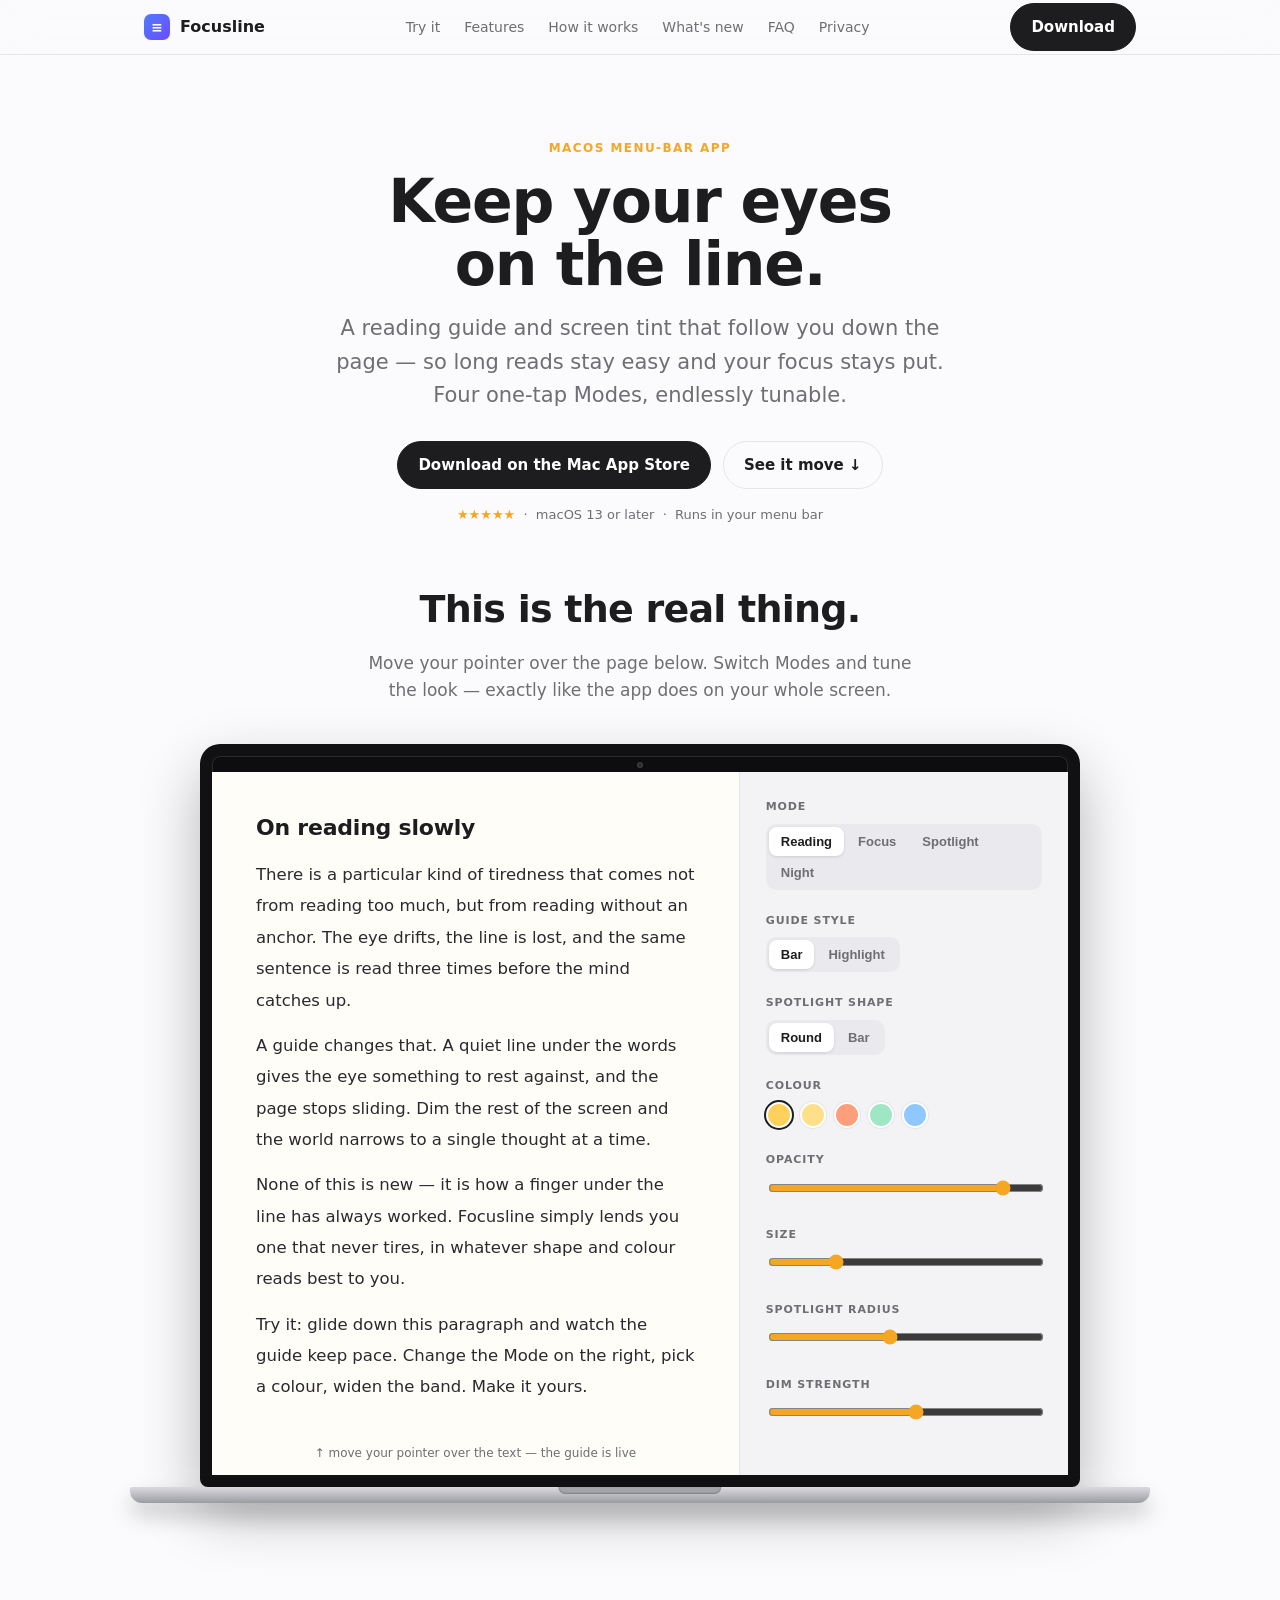
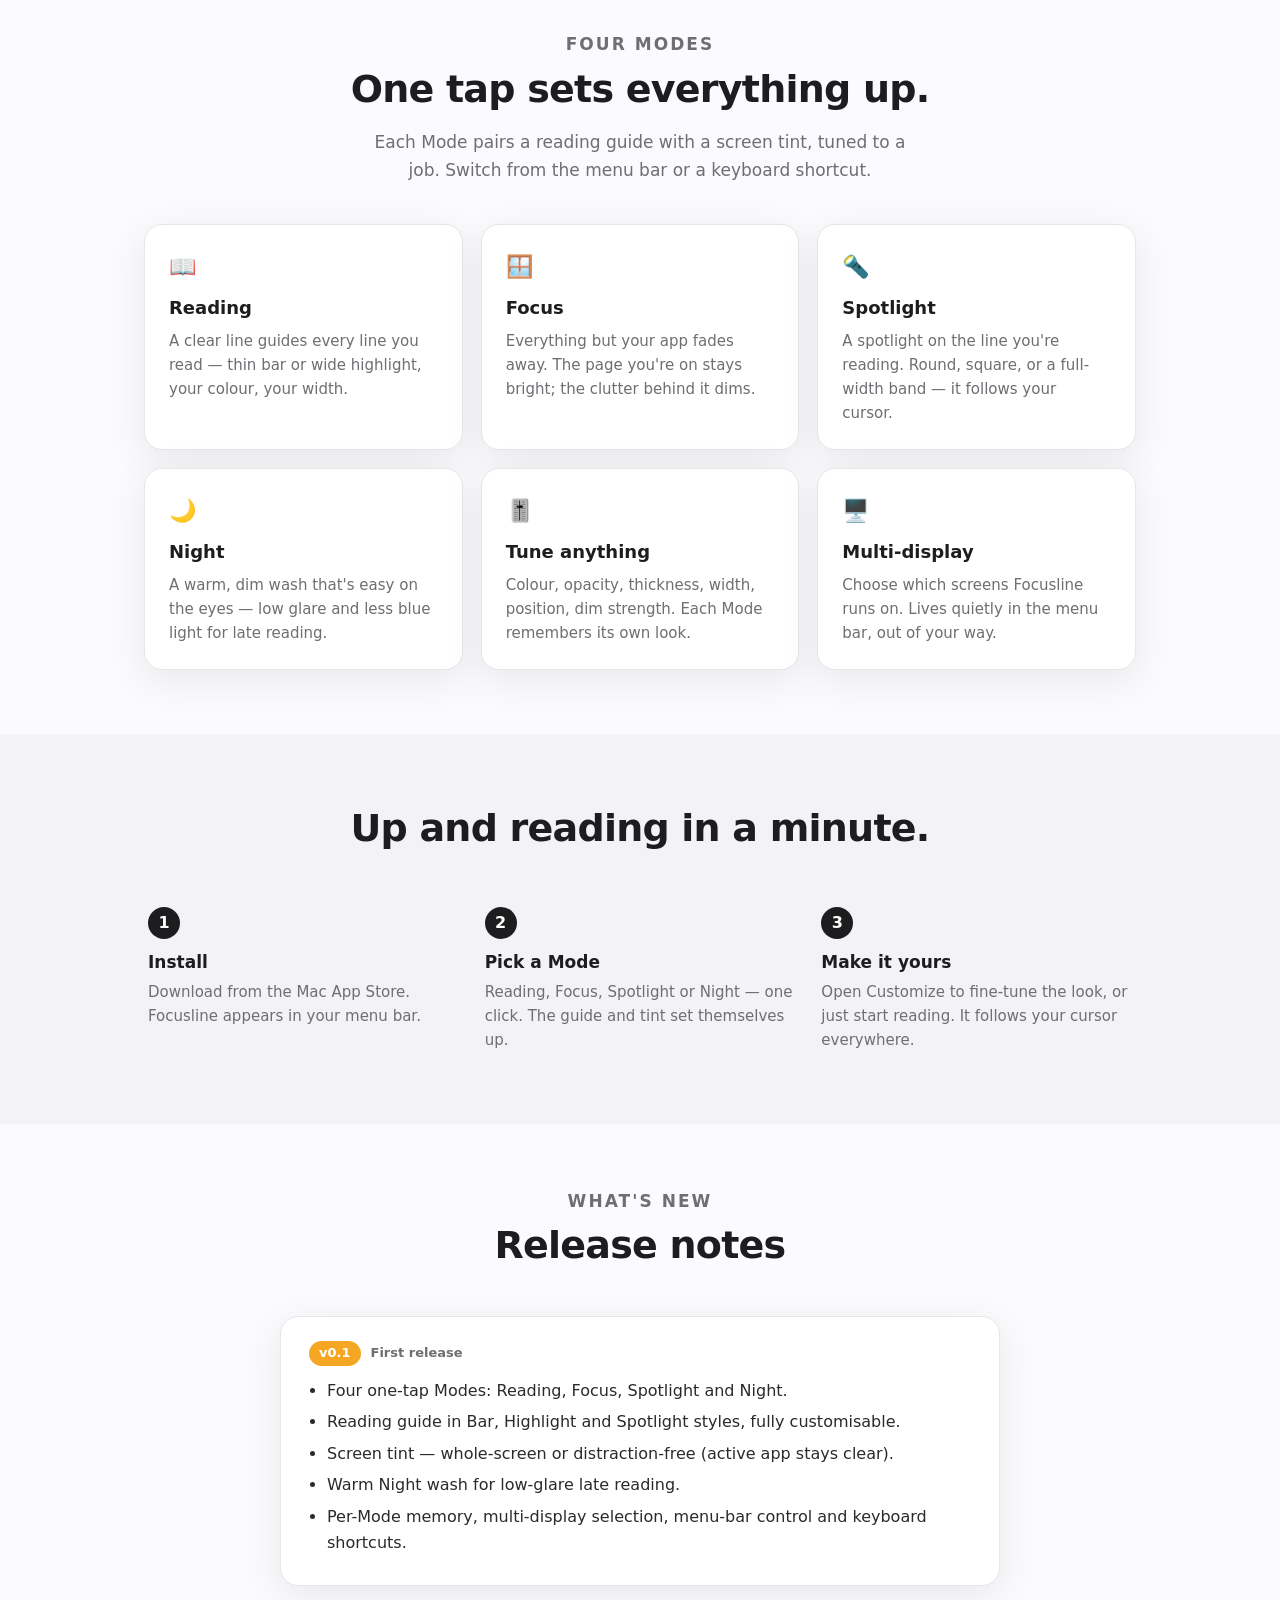
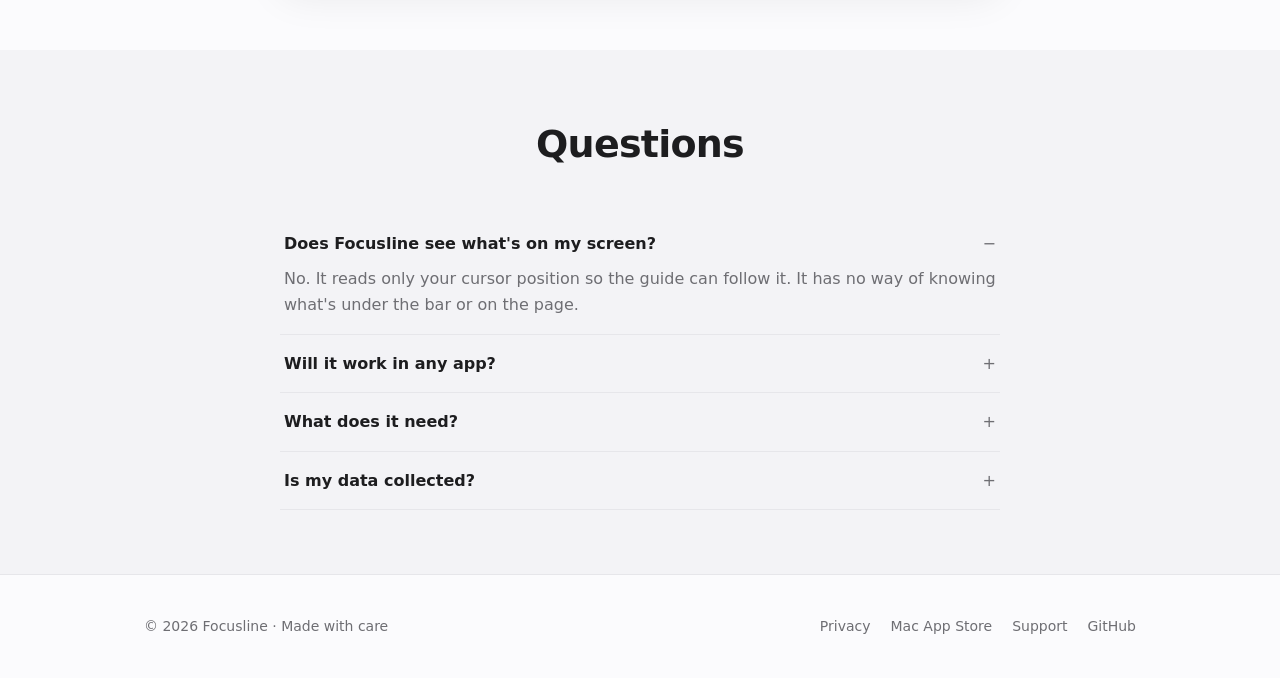
==== index.html @ a13aca8c "Frame the live demo in a MacBook mockup" ====
<!DOCTYPE html>
<html lang="en">
<head>
  <meta charset="UTF-8" />
  <meta name="viewport" content="width=device-width, initial-scale=1.0" />
  <title>Focusline — keep your eyes on the line</title>
  <meta name="description" content="A focus bar and screen tint for macOS that keep your eyes on the line and easy through long reads. Reading, Focus, Spotlight and Night — one tap each." />
  <meta property="og:title" content="Focusline for macOS" />
  <meta property="og:description" content="A focus bar and screen tint that keep your eyes on the line through long reads." />
  <meta property="og:type" content="website" />
  <link rel="stylesheet" href="assets/styles.css" />
</head>
<body>
  <nav class="nav">
    <div class="wrap">
      <a class="brand" href="#top">
        <span class="glyph">≡</span> Focusline
      </a>
      <div class="nav-links">
        <a href="#try">Try it</a>
        <a href="#features">Features</a>
        <a href="#how">How it works</a>
        <a href="#whats-new">What's new</a>
        <a href="#faq">FAQ</a>
        <a href="privacy.html">Privacy</a>
      </div>
      <a class="btn" href="https://apps.apple.com/app/id6784978549">Download</a>
    </div>
  </nav>

  <main id="top">
    <!-- Hero -->
    <header class="hero">
      <div class="wrap">
        <p class="eyebrow">macOS menu-bar app</p>
        <h1>Keep your eyes<br />on the line.</h1>
        <p class="sub">
          A reading guide and screen tint that follow you down the page — so long
          reads stay easy and your focus stays put. Four one-tap Modes, endlessly
          tunable.
        </p>
        <div class="cta">
          <a class="btn" href="https://apps.apple.com/app/id6784978549">Download on the Mac App Store</a>
          <a class="btn ghost" href="#try">See it move ↓</a>
        </div>
        <p class="meta">
          <span class="stars">★★★★★</span> &nbsp;·&nbsp; macOS 13 or later &nbsp;·&nbsp; Runs in your menu bar
        </p>
      </div>
    </header>

    <!-- Interactive demo: the REAL behaviour -->
    <section id="try" style="padding-top: 12px;">
      <div class="wrap">
        <div class="section-head">
          <h2>This is the real thing.</h2>
          <p>Move your pointer over the page below. Switch Modes and tune the look — exactly like the app does on your whole screen.</p>
        </div>
        <div class="demo">
          <div class="macbook">
           <div class="mb-screen">
            <div class="demo-card framed">
            <div class="demo-grid">
              <!-- Reader pane -->
              <div class="reader" id="reader">
                <div class="layer" id="dim"></div>
                <div class="layer" id="band"></div>
                <div class="layer" id="bar"></div>
                <div class="reader-text">
                  <h3>On reading slowly</h3>
                  <p>There is a particular kind of tiredness that comes not from reading too much, but from reading without an anchor. The eye drifts, the line is lost, and the same sentence is read three times before the mind catches up.</p>
                  <p>A guide changes that. A quiet line under the words gives the eye something to rest against, and the page stops sliding. Dim the rest of the screen and the world narrows to a single thought at a time.</p>
                  <p>None of this is new — it is how a finger under the line has always worked. Focusline simply lends you one that never tires, in whatever shape and colour reads best to you.</p>
                  <p>Try it: glide down this paragraph and watch the guide keep pace. Change the Mode on the right, pick a colour, widen the band. Make it yours.</p>
                </div>
                <div class="reader-hint">↑ move your pointer over the text — the guide is live</div>
              </div>

              <!-- Controls -->
              <div class="controls">
                <div class="ctl-group">
                  <label>Mode</label>
                  <div class="seg" data-seg="mode">
                    <button class="on" data-val="reading">Reading</button>
                    <button data-val="focus">Focus</button>
                    <button data-val="spotlight">Spotlight</button>
                    <button data-val="night">Night</button>
                  </div>
                </div>

                <div class="ctl-group" id="g-style">
                  <label>Guide style</label>
                  <div class="seg" data-seg="style">
                    <button class="on" data-val="bar">Bar</button>
                    <button data-val="highlight">Highlight</button>
                  </div>
                </div>

                <div class="ctl-group" id="g-shape">
                  <label>Spotlight shape</label>
                  <div class="seg" data-seg="shape">
                    <button class="on" data-val="round">Round</button>
                    <button data-val="bar">Bar</button>
                  </div>
                </div>

                <div class="ctl-group" id="g-color">
                  <label>Colour</label>
                  <div class="swatches">
                    <span class="swatch on" data-color="#ffd15c" style="background:#ffd15c"></span>
                    <span class="swatch" data-color="#ffe08a" style="background:#ffe08a"></span>
                    <span class="swatch" data-color="#ff9e7a" style="background:#ff9e7a"></span>
                    <span class="swatch" data-color="#9ee6c4" style="background:#9ee6c4"></span>
                    <span class="swatch" data-color="#8fc7ff" style="background:#8fc7ff"></span>
                  </div>
                </div>

                <div class="ctl-group" id="g-opacity">
                  <label class="row"><span>Opacity</span> <span class="val" id="opacity-val"></span></label>
                  <input class="range" id="opacity" type="range" min="0.2" max="1" step="0.05" value="0.9" />
                </div>

                <div class="ctl-group" id="g-size">
                  <label class="row"><span>Size</span> <span class="val" id="size-val"></span></label>
                  <input class="range" id="size" type="range" min="3" max="16" step="1" value="6" />
                </div>

                <div class="ctl-group" id="g-spot">
                  <label class="row"><span>Spotlight radius</span> <span class="val" id="spot-val"></span></label>
                  <input class="range" id="spot" type="range" min="80" max="240" step="10" value="150" />
                </div>

                <div class="ctl-group" id="g-strength">
                  <label class="row"><span>Dim strength</span> <span class="val" id="strength-val"></span></label>
                  <input class="range" id="strength" type="range" min="0.2" max="0.85" step="0.05" value="0.55" />
                </div>
              </div>
            </div>
            </div>
           </div>
           <div class="mb-base"></div>
          </div>
        </div>
      </div>
    </section>

    <!-- Features -->
    <section id="features">
      <div class="wrap">
        <div class="section-head">
          <p class="eyebrow">Four Modes</p>
          <h2>One tap sets everything up.</h2>
          <p>Each Mode pairs a reading guide with a screen tint, tuned to a job. Switch from the menu bar or a keyboard shortcut.</p>
        </div>
        <div class="cards">
          <div class="feature">
            <div class="ico">📖</div>
            <h3>Reading</h3>
            <p>A clear line guides every line you read — thin bar or wide highlight, your colour, your width.</p>
          </div>
          <div class="feature">
            <div class="ico">🪟</div>
            <h3>Focus</h3>
            <p>Everything but your app fades away. The page you're on stays bright; the clutter behind it dims.</p>
          </div>
          <div class="feature">
            <div class="ico">🔦</div>
            <h3>Spotlight</h3>
            <p>A spotlight on the line you're reading. Round, square, or a full-width band — it follows your cursor.</p>
          </div>
          <div class="feature">
            <div class="ico">🌙</div>
            <h3>Night</h3>
            <p>A warm, dim wash that's easy on the eyes — low glare and less blue light for late reading.</p>
          </div>
          <div class="feature">
            <div class="ico">🎚️</div>
            <h3>Tune anything</h3>
            <p>Colour, opacity, thickness, width, position, dim strength. Each Mode remembers its own look.</p>
          </div>
          <div class="feature">
            <div class="ico">🖥️</div>
            <h3>Multi-display</h3>
            <p>Choose which screens Focusline runs on. Lives quietly in the menu bar, out of your way.</p>
          </div>
        </div>
      </div>
    </section>

    <!-- How it works -->
    <section id="how" style="background: var(--bg-soft);">
      <div class="wrap">
        <div class="section-head"><h2>Up and reading in a minute.</h2></div>
        <div class="steps">
          <div class="step"><div class="n">1</div><h3>Install</h3><p>Download from the Mac App Store. Focusline appears in your menu bar.</p></div>
          <div class="step"><div class="n">2</div><h3>Pick a Mode</h3><p>Reading, Focus, Spotlight or Night — one click. The guide and tint set themselves up.</p></div>
          <div class="step"><div class="n">3</div><h3>Make it yours</h3><p>Open Customize to fine-tune the look, or just start reading. It follows your cursor everywhere.</p></div>
        </div>
      </div>
    </section>

    <!-- What's new -->
    <section id="whats-new">
      <div class="wrap">
        <div class="section-head"><p class="eyebrow">What's new</p><h2>Release notes</h2></div>
        <div class="changelog">
          <div class="release">
            <h3><span class="ver">v0.1</span> <span class="date">First release</span></h3>
            <ul>
              <li>Four one-tap Modes: Reading, Focus, Spotlight and Night.</li>
              <li>Reading guide in Bar, Highlight and Spotlight styles, fully customisable.</li>
              <li>Screen tint — whole-screen or distraction-free (active app stays clear).</li>
              <li>Warm Night wash for low-glare late reading.</li>
              <li>Per-Mode memory, multi-display selection, menu-bar control and keyboard shortcuts.</li>
            </ul>
          </div>
        </div>
      </div>
    </section>

    <!-- FAQ -->
    <section id="faq" style="background: var(--bg-soft);">
      <div class="wrap">
        <div class="section-head"><h2>Questions</h2></div>
        <div class="faq">
          <details open><summary>Does Focusline see what's on my screen?</summary><p>No. It reads only your cursor position so the guide can follow it. It has no way of knowing what's under the bar or on the page.</p></details>
          <details><summary>Will it work in any app?</summary><p>Yes. The guide and tint are a passive overlay drawn on top of everything, so they work in your browser, PDF reader, editor — anywhere.</p></details>
          <details><summary>What does it need?</summary><p>macOS 13 or later. Focusline runs sandboxed in your menu bar.</p></details>
          <details><summary>Is my data collected?</summary><p>Focusline uses privacy-respecting analytics and crash reporting to improve the app. No reading content or screen contents are ever collected. See the <a href="privacy.html">Privacy Policy</a>.</p></details>
        </div>
      </div>
    </section>
  </main>

  <footer>
    <div class="wrap">
      <div>© 2026 Focusline · Made with care</div>
      <div style="display:flex; gap:20px;">
        <a href="privacy.html">Privacy</a>
        <a href="https://apps.apple.com/app/id6784978549">Mac App Store</a>
        <a href="mailto:29satnam@gmail.com">Support</a>
        <a href="https://github.com/29satnam/focusline">GitHub</a>
      </div>
    </div>
  </footer>

  <script src="assets/demo.js"></script>
</body>
</html>
---- assets/styles.css ----
/* Focusline landing — light, Mac-native, whitespace-led. */
:root {
  --bg: #fbfbfd;
  --bg-soft: #f3f3f6;
  --card: #ffffff;
  --ink: #1d1d1f;
  --ink-2: #6e6e73;
  --line: #e6e6ea;
  --amber: #f5a623;
  --amber-bar: #ffd15c;
  --amber-band: #ffe08a;
  --radius: 18px;
  --shadow: 0 10px 40px rgba(0, 0, 0, 0.08);
  --maxw: 1040px;
  font-synthesis: none;
}

* { box-sizing: border-box; }

html { scroll-behavior: smooth; }

body {
  margin: 0;
  background: var(--bg);
  color: var(--ink);
  font-family: -apple-system, BlinkMacSystemFont, "SF Pro Text", "Segoe UI", system-ui, sans-serif;
  line-height: 1.6;
  -webkit-font-smoothing: antialiased;
}

a { color: inherit; text-decoration: none; }

.wrap { max-width: var(--maxw); margin: 0 auto; padding: 0 24px; }

/* Nav */
.nav {
  position: sticky; top: 0; z-index: 50;
  backdrop-filter: saturate(180%) blur(20px);
  background: rgba(251, 251, 253, 0.8);
  border-bottom: 1px solid var(--line);
}
.nav .wrap { display: flex; align-items: center; justify-content: space-between; height: 54px; }
.brand { display: flex; align-items: center; gap: 10px; font-weight: 600; }
.brand .glyph {
  width: 26px; height: 26px; border-radius: 7px;
  background: linear-gradient(135deg, #4f7cff, #6b4bff);
  display: grid; place-items: center; color: #fff; font-size: 14px;
}
.nav-links { display: flex; gap: 24px; font-size: 14px; color: var(--ink-2); }
.nav-links a:hover { color: var(--ink); }
@media (max-width: 680px) { .nav-links { display: none; } }

/* Buttons */
.btn {
  display: inline-flex; align-items: center; gap: 8px;
  padding: 11px 20px; border-radius: 999px; font-weight: 600; font-size: 15px;
  background: var(--ink); color: #fff; border: 1px solid var(--ink);
  transition: transform .15s ease, opacity .15s ease;
}
.btn:hover { transform: translateY(-1px); opacity: .92; }
.btn.ghost { background: transparent; color: var(--ink); border-color: var(--line); }

/* Hero */
.hero { text-align: center; padding: 72px 0 28px; }
.hero h1 { font-size: clamp(34px, 6vw, 60px); line-height: 1.05; letter-spacing: -0.02em; margin: 0 0 16px; }
.hero p.sub { font-size: clamp(17px, 2.4vw, 21px); color: var(--ink-2); max-width: 620px; margin: 0 auto 28px; }
.hero .cta { display: flex; gap: 12px; justify-content: center; flex-wrap: wrap; }
.meta { margin-top: 16px; font-size: 13px; color: var(--ink-2); }
.meta .stars { color: var(--amber); }

/* Section scaffolding */
section { padding: 64px 0; }
.section-head { text-align: center; margin-bottom: 40px; }
.section-head h2 { font-size: clamp(26px, 4vw, 38px); letter-spacing: -0.02em; margin: 0 0 10px; }
.section-head p { color: var(--ink-2); max-width: 560px; margin: 0 auto; font-size: 17px; }
.eyebrow { text-transform: uppercase; letter-spacing: .12em; font-size: 12px; font-weight: 700; color: var(--amber); }

/* Interactive demo */
.demo { margin-top: 8px; }

/* MacBook frame around the live demo */
.macbook { max-width: 880px; margin: 0 auto; }
.mb-screen {
  position: relative;
  background: #0d0d0f;
  border: 12px solid #111114;
  border-radius: 20px 20px 8px 8px;
  padding: 16px 0 0;                 /* room for the camera strip on top */
  box-shadow: 0 26px 60px rgba(0, 0, 0, 0.28), inset 0 0 0 1px #2a2a2e;
  overflow: hidden;
}
.mb-screen::before {                 /* camera dot */
  content: ""; position: absolute; top: 6px; left: 50%; transform: translateX(-50%);
  width: 6px; height: 6px; border-radius: 50%;
  background: #2c2c30; box-shadow: inset 0 0 0 1px #3a3a40; z-index: 6;
}
/* The demo fills the screen edge-to-edge — drop its own card chrome. */
.demo-card.framed { border: 0; border-radius: 0; box-shadow: none; }

.mb-base {
  position: relative; height: 16px; width: 116%; left: -8%;
  background: linear-gradient(#dadade, #b5b5bc 60%, #9b9ba2);
  border-radius: 2px 2px 12px 12px;
  box-shadow: 0 12px 22px rgba(0, 0, 0, 0.22);
}
.mb-base::after {                    /* hinge notch */
  content: ""; position: absolute; top: 0; left: 50%; transform: translateX(-50%);
  width: 16%; height: 7px; background: #a4a4ab;
  border-radius: 0 0 7px 7px; box-shadow: inset 0 -1px 2px rgba(0, 0, 0, 0.25);
}
@media (max-width: 520px) { .mb-base { width: 110%; left: -5%; } }
.demo-card {
  background: var(--card); border: 1px solid var(--line); border-radius: var(--radius);
  box-shadow: var(--shadow); overflow: hidden;
}
.demo-grid { display: grid; grid-template-columns: 1.6fr 1fr; }
@media (max-width: 820px) { .demo-grid { grid-template-columns: 1fr; } }

/* Reader pane (the live, real behaviour) */
.reader {
  position: relative; padding: 38px 44px; min-height: 420px;
  background: #fffdf8; cursor: none; overflow: hidden;
}
.reader-text { position: relative; z-index: 1; max-width: 60ch; }
.reader-text h3 { font-size: 22px; margin: 0 0 14px; letter-spacing: -0.01em; }
.reader-text p { margin: 0 0 14px; color: #2a2a2e; font-size: 16.5px; line-height: 1.9; }
.reader-hint {
  position: absolute; bottom: 12px; left: 0; right: 0; text-align: center;
  font-size: 12px; color: var(--ink-2); z-index: 4; pointer-events: none;
}

/* Overlay layers — these recreate the app's bar / band / dim. */
.layer { position: absolute; inset: 0; pointer-events: none; }
#band { z-index: 2; }
#bar  { z-index: 3; }
#dim  { z-index: 3; mix-blend-mode: normal; }
#dim.night { mix-blend-mode: multiply; }

/* Controls pane */
.controls { padding: 26px; border-left: 1px solid var(--line); background: var(--bg-soft); }
@media (max-width: 820px) { .controls { border-left: none; border-top: 1px solid var(--line); } }
.ctl-group { margin-bottom: 22px; }
.ctl-group > label { display: block; font-size: 11px; font-weight: 700; letter-spacing: .08em; text-transform: uppercase; color: var(--ink-2); margin-bottom: 8px; }
.seg { display: inline-flex; background: #e9e9ee; border-radius: 10px; padding: 3px; gap: 2px; flex-wrap: wrap; }
.seg button {
  border: 0; background: transparent; padding: 7px 12px; border-radius: 8px;
  font-size: 13px; font-weight: 600; color: var(--ink-2); cursor: pointer;
}
.seg button.on { background: #fff; color: var(--ink); box-shadow: 0 1px 3px rgba(0,0,0,.12); }
.swatches { display: flex; gap: 8px; }
.swatch { width: 26px; height: 26px; border-radius: 50%; border: 2px solid #fff; box-shadow: 0 0 0 1px var(--line); cursor: pointer; }
.swatch.on { box-shadow: 0 0 0 2px var(--ink); }
.range { width: 100%; accent-color: var(--amber); }
.ctl-group.hidden { display: none; }
.row { display: flex; align-items: center; justify-content: space-between; gap: 12px; }
.val { font-size: 12px; color: var(--ink-2); font-variant-numeric: tabular-nums; }

/* Features */
.cards { display: grid; grid-template-columns: repeat(3, 1fr); gap: 18px; }
@media (max-width: 820px) { .cards { grid-template-columns: 1fr; } }
.feature {
  background: var(--card); border: 1px solid var(--line); border-radius: var(--radius);
  padding: 24px; box-shadow: var(--shadow);
}
.feature .ico { font-size: 22px; margin-bottom: 10px; }
.feature h3 { margin: 0 0 6px; font-size: 18px; }
.feature p { margin: 0; color: var(--ink-2); font-size: 15px; }

/* Steps */
.steps { display: grid; grid-template-columns: repeat(3, 1fr); gap: 18px; counter-reset: step; }
@media (max-width: 820px) { .steps { grid-template-columns: 1fr; } }
.step { padding: 8px 4px; }
.step .n { width: 32px; height: 32px; border-radius: 50%; background: var(--ink); color: #fff; display: grid; place-items: center; font-weight: 700; margin-bottom: 10px; }
.step h3 { margin: 0 0 4px; font-size: 17px; }
.step p { margin: 0; color: var(--ink-2); font-size: 15px; }

/* What's new */
.changelog { max-width: 720px; margin: 0 auto; }
.release { border: 1px solid var(--line); border-radius: var(--radius); background: var(--card); padding: 24px 28px; box-shadow: var(--shadow); }
.release h3 { margin: 0 0 4px; display: flex; align-items: baseline; gap: 10px; }
.release .ver { font-size: 13px; color: #fff; background: var(--amber); padding: 2px 10px; border-radius: 999px; font-weight: 700; }
.release .date { font-size: 13px; color: var(--ink-2); }
.release ul { margin: 12px 0 0; padding-left: 18px; color: #2a2a2e; }
.release li { margin: 6px 0; }

/* FAQ */
.faq { max-width: 720px; margin: 0 auto; }
.faq details { border-bottom: 1px solid var(--line); padding: 16px 4px; }
.faq summary { cursor: pointer; font-weight: 600; font-size: 16px; list-style: none; display: flex; justify-content: space-between; }
.faq summary::-webkit-details-marker { display: none; }
.faq summary::after { content: "+"; color: var(--ink-2); font-weight: 400; }
.faq details[open] summary::after { content: "−"; }
.faq p { color: var(--ink-2); margin: 10px 0 0; }

/* Footer */
footer { border-top: 1px solid var(--line); padding: 40px 0; color: var(--ink-2); font-size: 14px; }
footer .wrap { display: flex; justify-content: space-between; flex-wrap: wrap; gap: 16px; }
footer a:hover { color: var(--ink); }

/* Legal page */
.legal { max-width: 720px; margin: 0 auto; padding: 48px 0; }
.legal h1 { font-size: 34px; letter-spacing: -0.02em; }
.legal h2 { font-size: 20px; margin-top: 32px; }
.legal p, .legal li { color: #2a2a2e; }
.legal .muted { color: var(--ink-2); font-size: 14px; }
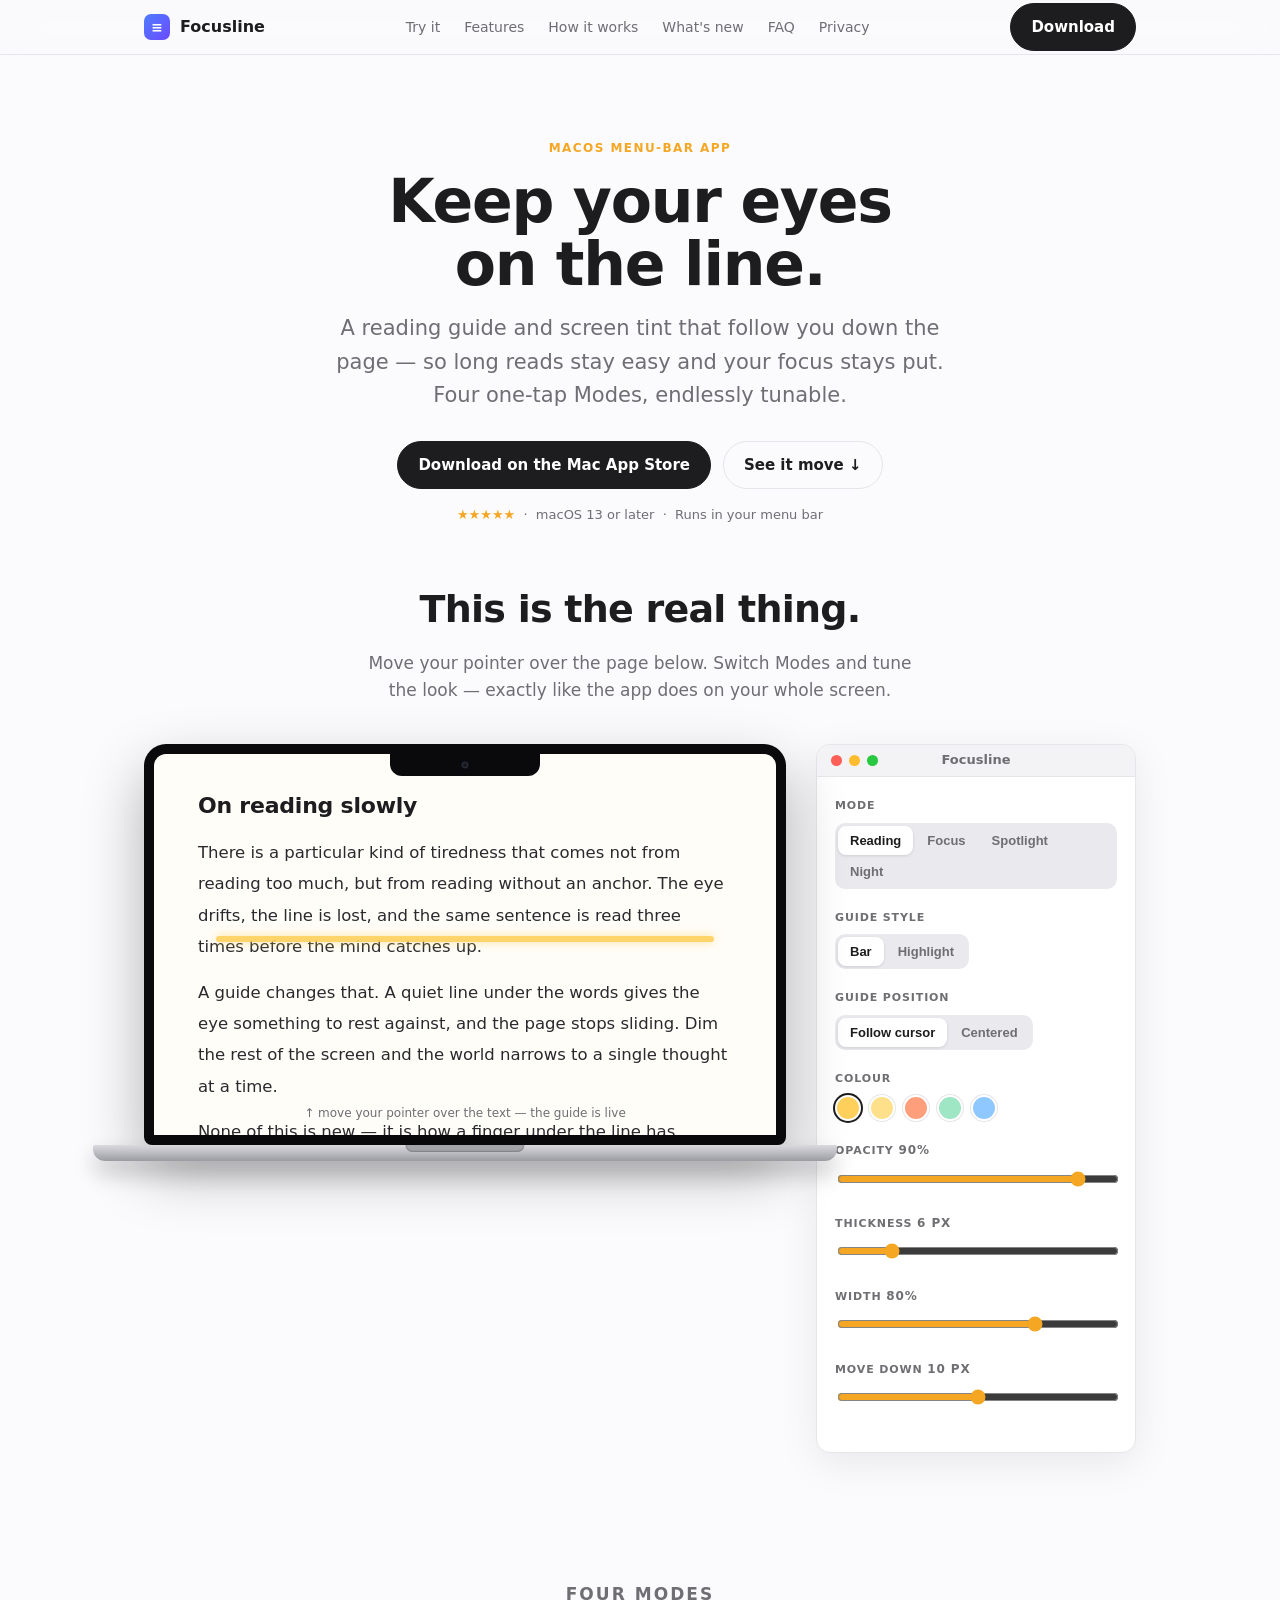
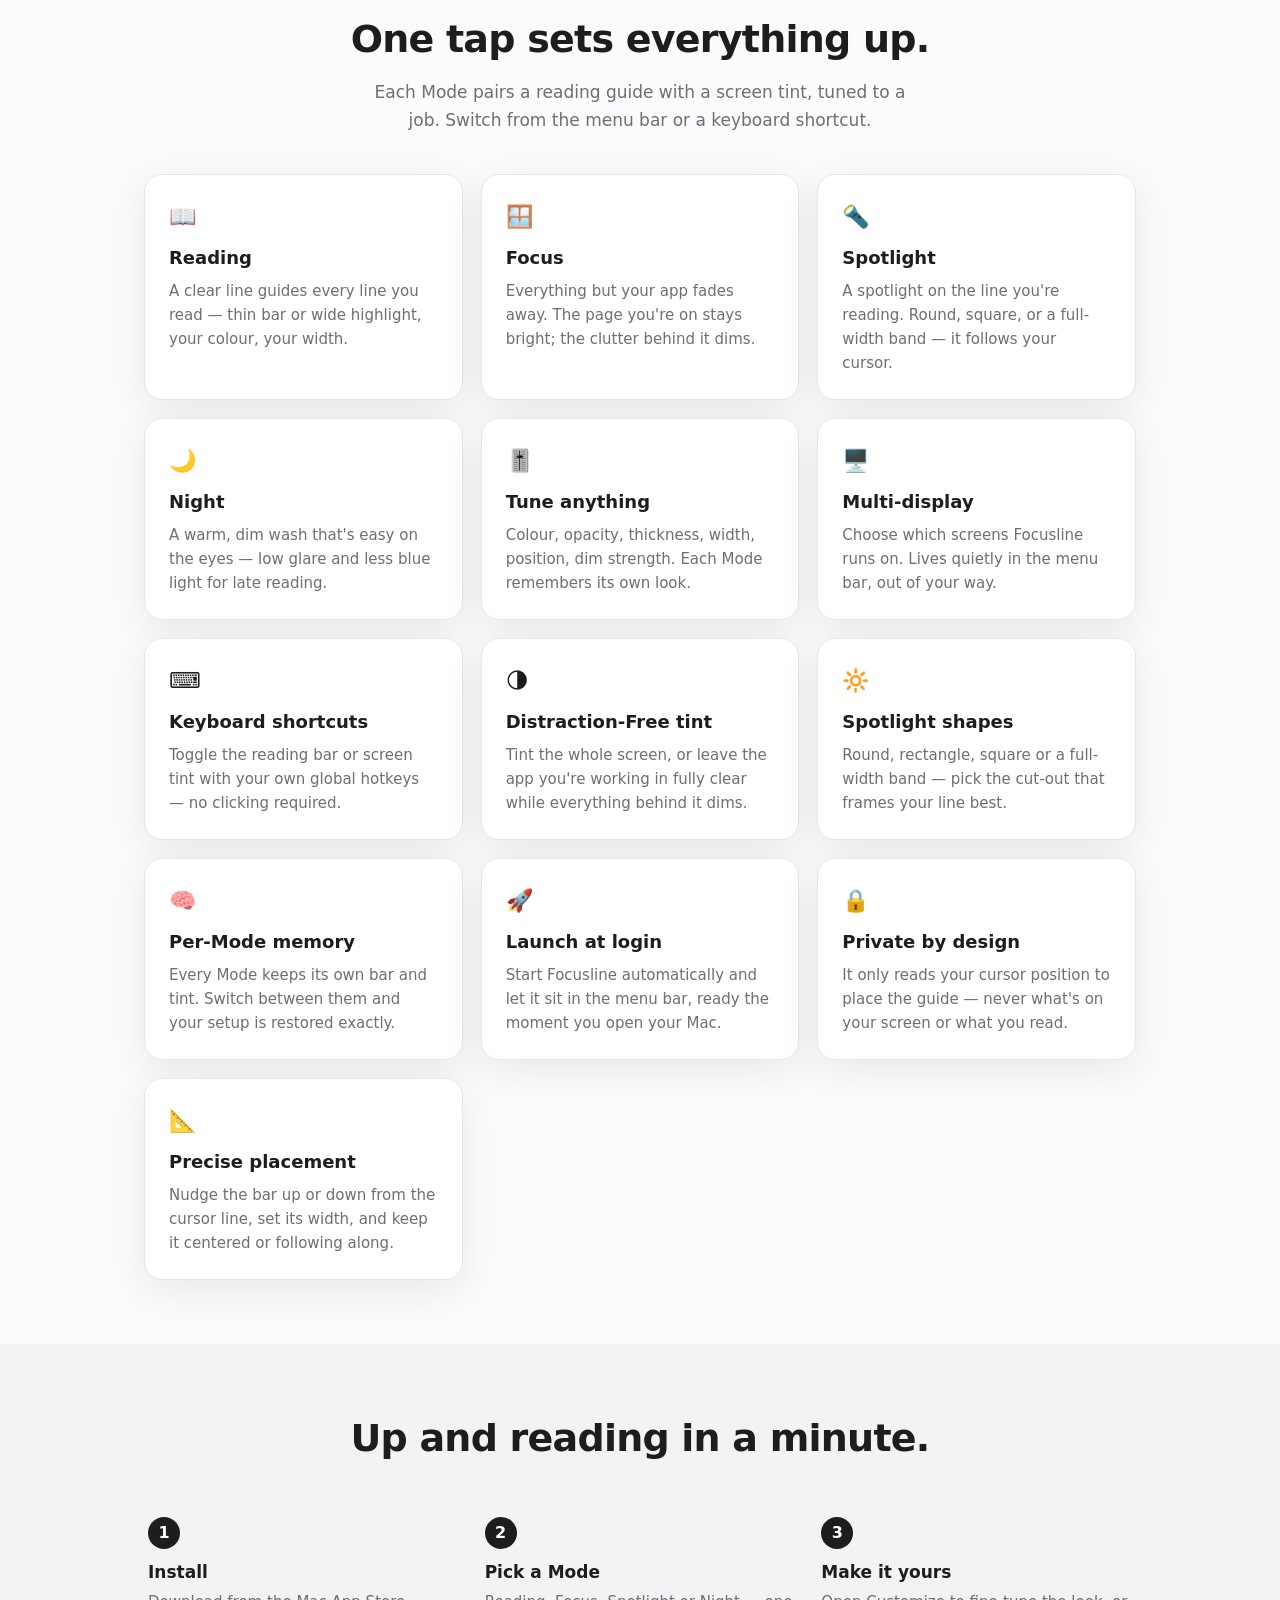
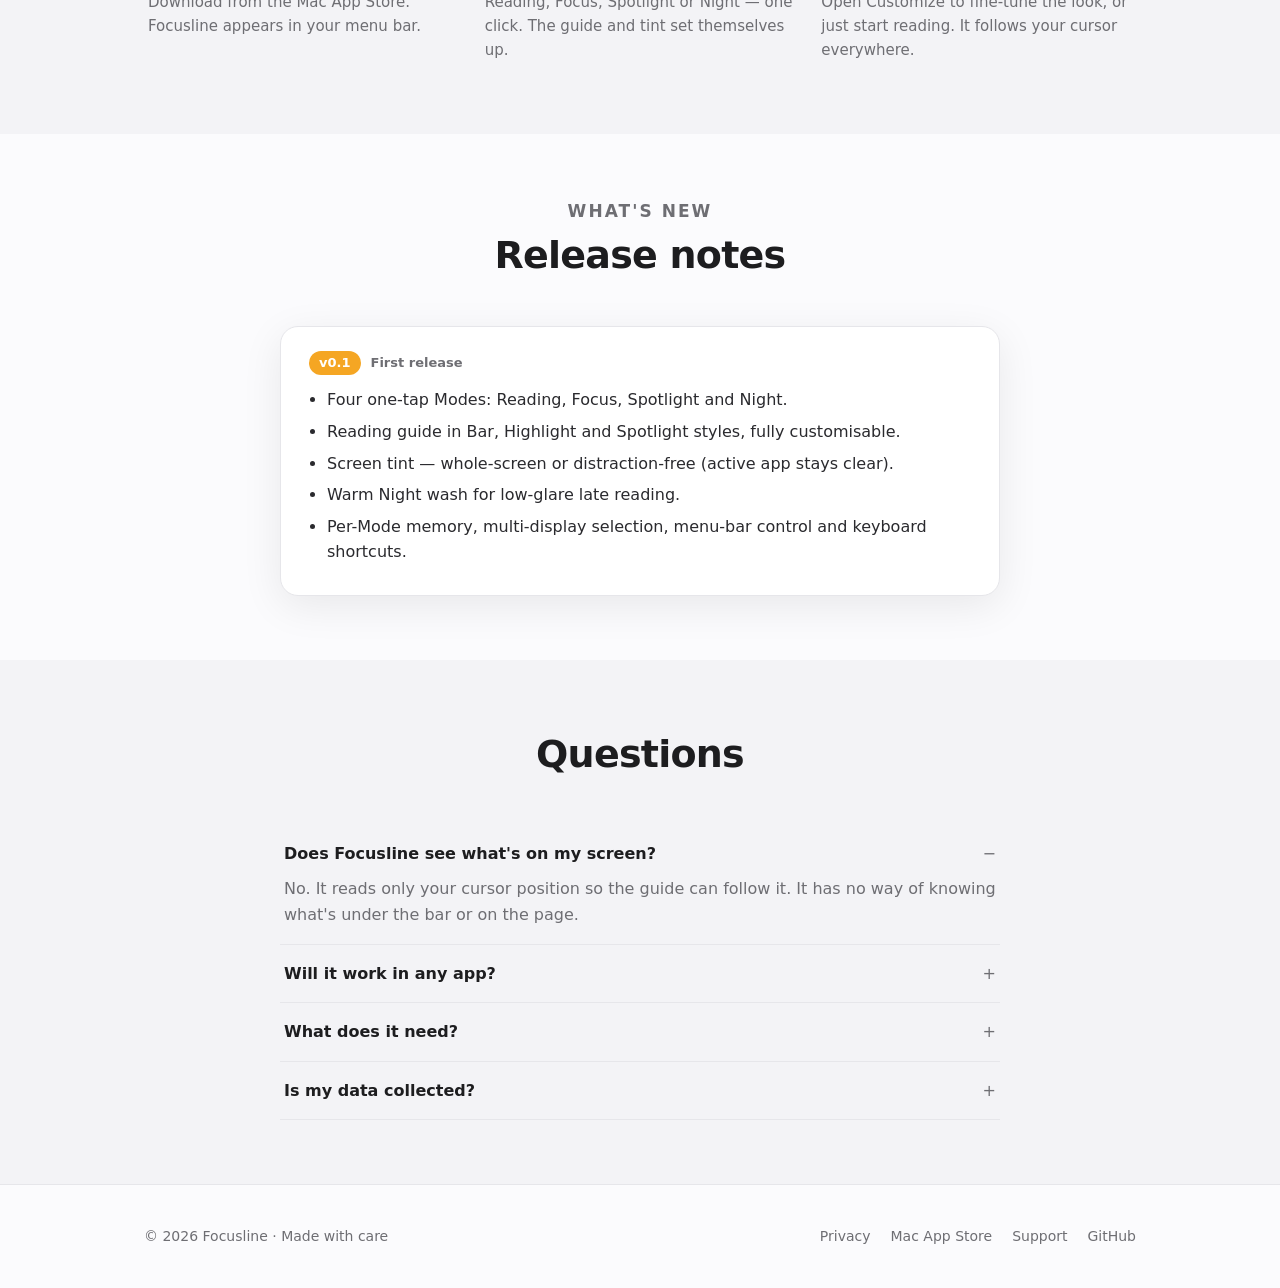
==== commit 0ddaa078: "Expand demo (spotlight shapes, position, width, offset, dim presets) + more feature cards; fixed-sca" ====
--- a/index.html
+++ b/index.html
@@ -57,13 +57,13 @@
           <p>Move your pointer over the page below. Switch Modes and tune the look — exactly like the app does on your whole screen.</p>
         </div>
         <div class="demo">
+         <div class="demo-stage">
+          <!-- The Mac shows the screen-wide effect; the app panel controls it. -->
           <div class="macbook">
            <div class="mb-screen">
-            <div class="demo-card framed">
-            <div class="demo-grid">
-              <!-- Reader pane -->
-              <div class="reader" id="reader">
+            <div class="reader" id="reader">
                 <div class="layer" id="dim"></div>
+                <div class="layer" id="hole"></div>
                 <div class="layer" id="band"></div>
                 <div class="layer" id="bar"></div>
                 <div class="reader-text">
@@ -71,13 +71,21 @@
                   <p>There is a particular kind of tiredness that comes not from reading too much, but from reading without an anchor. The eye drifts, the line is lost, and the same sentence is read three times before the mind catches up.</p>
                   <p>A guide changes that. A quiet line under the words gives the eye something to rest against, and the page stops sliding. Dim the rest of the screen and the world narrows to a single thought at a time.</p>
                   <p>None of this is new — it is how a finger under the line has always worked. Focusline simply lends you one that never tires, in whatever shape and colour reads best to you.</p>
-                  <p>Try it: glide down this paragraph and watch the guide keep pace. Change the Mode on the right, pick a colour, widen the band. Make it yours.</p>
+                  <p>Try it: glide down this paragraph and watch the guide keep pace. Change the Mode in the app panel, pick a colour, widen the band. Make it yours.</p>
                 </div>
                 <div class="reader-hint">↑ move your pointer over the text — the guide is live</div>
-              </div>
-
-              <!-- Controls -->
-              <div class="controls">
+            </div>
+           </div>
+           <div class="mb-base"></div>
+          </div>
+
+          <!-- Controls — styled like the Focusline app window -->
+          <aside class="controls app-panel">
+            <div class="app-titlebar">
+              <span class="dot r"></span><span class="dot y"></span><span class="dot g"></span>
+              <span class="app-title">Focusline</span>
+            </div>
+            <div class="app-body">
                 <div class="ctl-group">
                   <label>Mode</label>
                   <div class="seg" data-seg="mode">
@@ -100,7 +108,17 @@
                   <label>Spotlight shape</label>
                   <div class="seg" data-seg="shape">
                     <button class="on" data-val="round">Round</button>
+                    <button data-val="rectangle">Rect</button>
+                    <button data-val="square">Square</button>
                     <button data-val="bar">Bar</button>
+                  </div>
+                </div>
+
+                <div class="ctl-group" id="g-position">
+                  <label>Guide position</label>
+                  <div class="seg" data-seg="position">
+                    <button class="on" data-val="follow">Follow cursor</button>
+                    <button data-val="centered">Centered</button>
                   </div>
                 </div>
 
@@ -121,8 +139,18 @@
                 </div>
 
                 <div class="ctl-group" id="g-size">
-                  <label class="row"><span>Size</span> <span class="val" id="size-val"></span></label>
-                  <input class="range" id="size" type="range" min="3" max="16" step="1" value="6" />
+                  <label class="row"><span>Thickness</span> <span class="val" id="size-val"></span></label>
+                  <input class="range" id="size" type="range" min="3" max="20" step="1" value="6" />
+                </div>
+
+                <div class="ctl-group" id="g-width">
+                  <label class="row"><span>Width</span> <span class="val" id="width-val"></span></label>
+                  <input class="range" id="width" type="range" min="0.3" max="1" step="0.05" value="0.8" />
+                </div>
+
+                <div class="ctl-group" id="g-movedown">
+                  <label class="row"><span>Move down</span> <span class="val" id="movedown-val"></span></label>
+                  <input class="range" id="movedown" type="range" min="-20" max="40" step="2" value="10" />
                 </div>
 
                 <div class="ctl-group" id="g-spot">
@@ -131,15 +159,16 @@
                 </div>
 
                 <div class="ctl-group" id="g-strength">
-                  <label class="row"><span>Dim strength</span> <span class="val" id="strength-val"></span></label>
-                  <input class="range" id="strength" type="range" min="0.2" max="0.85" step="0.05" value="0.55" />
-                </div>
-              </div>
+                  <label>Dim strength</label>
+                  <div class="seg" data-seg="strength">
+                    <button data-val="0.35">Light</button>
+                    <button class="on" data-val="0.55">Medium</button>
+                    <button data-val="0.8">Strong</button>
+                  </div>
+                </div>
             </div>
-            </div>
-           </div>
-           <div class="mb-base"></div>
-          </div>
+          </aside>
+         </div>
         </div>
       </div>
     </section>
@@ -182,6 +211,41 @@
             <div class="ico">🖥️</div>
             <h3>Multi-display</h3>
             <p>Choose which screens Focusline runs on. Lives quietly in the menu bar, out of your way.</p>
+          </div>
+          <div class="feature">
+            <div class="ico">⌨️</div>
+            <h3>Keyboard shortcuts</h3>
+            <p>Toggle the reading bar or screen tint with your own global hotkeys — no clicking required.</p>
+          </div>
+          <div class="feature">
+            <div class="ico">🌗</div>
+            <h3>Distraction-Free tint</h3>
+            <p>Tint the whole screen, or leave the app you're working in fully clear while everything behind it dims.</p>
+          </div>
+          <div class="feature">
+            <div class="ico">🔆</div>
+            <h3>Spotlight shapes</h3>
+            <p>Round, rectangle, square or a full-width band — pick the cut-out that frames your line best.</p>
+          </div>
+          <div class="feature">
+            <div class="ico">🧠</div>
+            <h3>Per-Mode memory</h3>
+            <p>Every Mode keeps its own bar and tint. Switch between them and your setup is restored exactly.</p>
+          </div>
+          <div class="feature">
+            <div class="ico">🚀</div>
+            <h3>Launch at login</h3>
+            <p>Start Focusline automatically and let it sit in the menu bar, ready the moment you open your Mac.</p>
+          </div>
+          <div class="feature">
+            <div class="ico">🔒</div>
+            <h3>Private by design</h3>
+            <p>It only reads your cursor position to place the guide — never what's on your screen or what you read.</p>
+          </div>
+          <div class="feature">
+            <div class="ico">📐</div>
+            <h3>Precise placement</h3>
+            <p>Nudge the bar up or down from the cursor line, set its width, and keep it centered or following along.</p>
           </div>
         </div>
       </div>
--- a/assets/styles.css
+++ b/assets/styles.css
@@ -78,21 +78,27 @@
 /* Interactive demo */
 .demo { margin-top: 8px; }
 
-/* MacBook frame around the live demo */
+/* MacBook Pro (M5) frame around the live demo — thin bezels + a notch. */
 .macbook { max-width: 880px; margin: 0 auto; }
 .mb-screen {
   position: relative;
-  background: #0d0d0f;
-  border: 12px solid #111114;
-  border-radius: 20px 20px 8px 8px;
-  padding: 16px 0 0;                 /* room for the camera strip on top */
-  box-shadow: 0 26px 60px rgba(0, 0, 0, 0.28), inset 0 0 0 1px #2a2a2e;
+  aspect-ratio: 16 / 10;             /* a real laptop screen, landscape */
+  background: #050507;
+  border: 10px solid #0a0a0c;        /* thin space-black bezel */
+  border-radius: 22px 22px 8px 8px;
+  box-shadow: 0 26px 60px rgba(0, 0, 0, 0.3), inset 0 0 0 1px #26262b;
   overflow: hidden;
 }
-.mb-screen::before {                 /* camera dot */
-  content: ""; position: absolute; top: 6px; left: 50%; transform: translateX(-50%);
+.mb-screen::before {                 /* the notch */
+  content: ""; position: absolute; top: 0; left: 50%; transform: translateX(-50%);
+  width: 150px; height: 22px; background: #0a0a0c;
+  border-radius: 0 0 12px 12px; z-index: 7;
+}
+.mb-screen::after {                  /* camera, centred in the notch */
+  content: ""; position: absolute; top: 8px; left: 50%; transform: translateX(-50%);
   width: 6px; height: 6px; border-radius: 50%;
-  background: #2c2c30; box-shadow: inset 0 0 0 1px #3a3a40; z-index: 6;
+  background: #15151a; box-shadow: inset 0 0 0 1px #2e2e36, 0 0 2px rgba(80,120,255,.4);
+  z-index: 8;
 }
 /* The demo fills the screen edge-to-edge — drop its own card chrome. */
 .demo-card.framed { border: 0; border-radius: 0; box-shadow: none; }
@@ -109,16 +115,18 @@
   border-radius: 0 0 7px 7px; box-shadow: inset 0 -1px 2px rgba(0, 0, 0, 0.25);
 }
 @media (max-width: 520px) { .mb-base { width: 110%; left: -5%; } }
-.demo-card {
-  background: var(--card); border: 1px solid var(--line); border-radius: var(--radius);
-  box-shadow: var(--shadow); overflow: hidden;
-}
-.demo-grid { display: grid; grid-template-columns: 1.6fr 1fr; }
-@media (max-width: 820px) { .demo-grid { grid-template-columns: 1fr; } }
+/* Stage: MacBook on the left, app control panel on the right (outside it).
+   The window is fixed-scalable: it never grows past 700px but shrinks to fit. */
+.demo-stage { display: flex; gap: 30px; align-items: flex-start; max-width: 1060px; margin: 0 auto; }
+.demo-stage .macbook { flex: 1 1 auto; max-width: 700px; min-width: 0; margin: 0; }
+@media (max-width: 760px) {
+  .demo-stage { flex-direction: column; align-items: center; }
+  .demo-stage .macbook { width: 100%; }
+}
 
 /* Reader pane (the live, real behaviour) */
 .reader {
-  position: relative; padding: 38px 44px; min-height: 420px;
+  position: relative; padding: 34px 44px; height: 100%; min-height: 0;
   background: #fffdf8; cursor: none; overflow: hidden;
 }
 .reader-text { position: relative; z-index: 1; max-width: 60ch; }
@@ -136,10 +144,29 @@
 #dim  { z-index: 3; mix-blend-mode: normal; }
 #dim.night { mix-blend-mode: multiply; }
 
-/* Controls pane */
-.controls { padding: 26px; border-left: 1px solid var(--line); background: var(--bg-soft); }
-@media (max-width: 820px) { .controls { border-left: none; border-top: 1px solid var(--line); } }
-.ctl-group { margin-bottom: 22px; }
+/* Controls pane — a little Focusline app window */
+.app-panel {
+  flex: 0 0 320px; width: 320px;
+  background: var(--card); border: 1px solid var(--line); border-radius: 14px;
+  box-shadow: var(--shadow); overflow: hidden; align-self: flex-start;
+}
+@media (max-width: 760px) { .app-panel { flex: 1 1 auto; width: auto; } }
+.app-titlebar {
+  display: flex; align-items: center; gap: 7px;
+  padding: 10px 14px; background: var(--bg-soft); border-bottom: 1px solid var(--line);
+  position: relative;
+}
+.app-titlebar .dot { width: 11px; height: 11px; border-radius: 50%; }
+.app-titlebar .dot.r { background: #ff5f57; }
+.app-titlebar .dot.y { background: #febc2e; }
+.app-titlebar .dot.g { background: #28c840; }
+.app-titlebar .app-title {
+  position: absolute; left: 0; right: 0; text-align: center;
+  font-size: 13px; font-weight: 600; color: var(--ink-2); pointer-events: none;
+}
+.app-body { padding: 20px 18px; }
+.ctl-group { margin-bottom: 20px; }
+.ctl-group:last-child { margin-bottom: 0; }
 .ctl-group > label { display: block; font-size: 11px; font-weight: 700; letter-spacing: .08em; text-transform: uppercase; color: var(--ink-2); margin-bottom: 8px; }
 .seg { display: inline-flex; background: #e9e9ee; border-radius: 10px; padding: 3px; gap: 2px; flex-wrap: wrap; }
 .seg button {
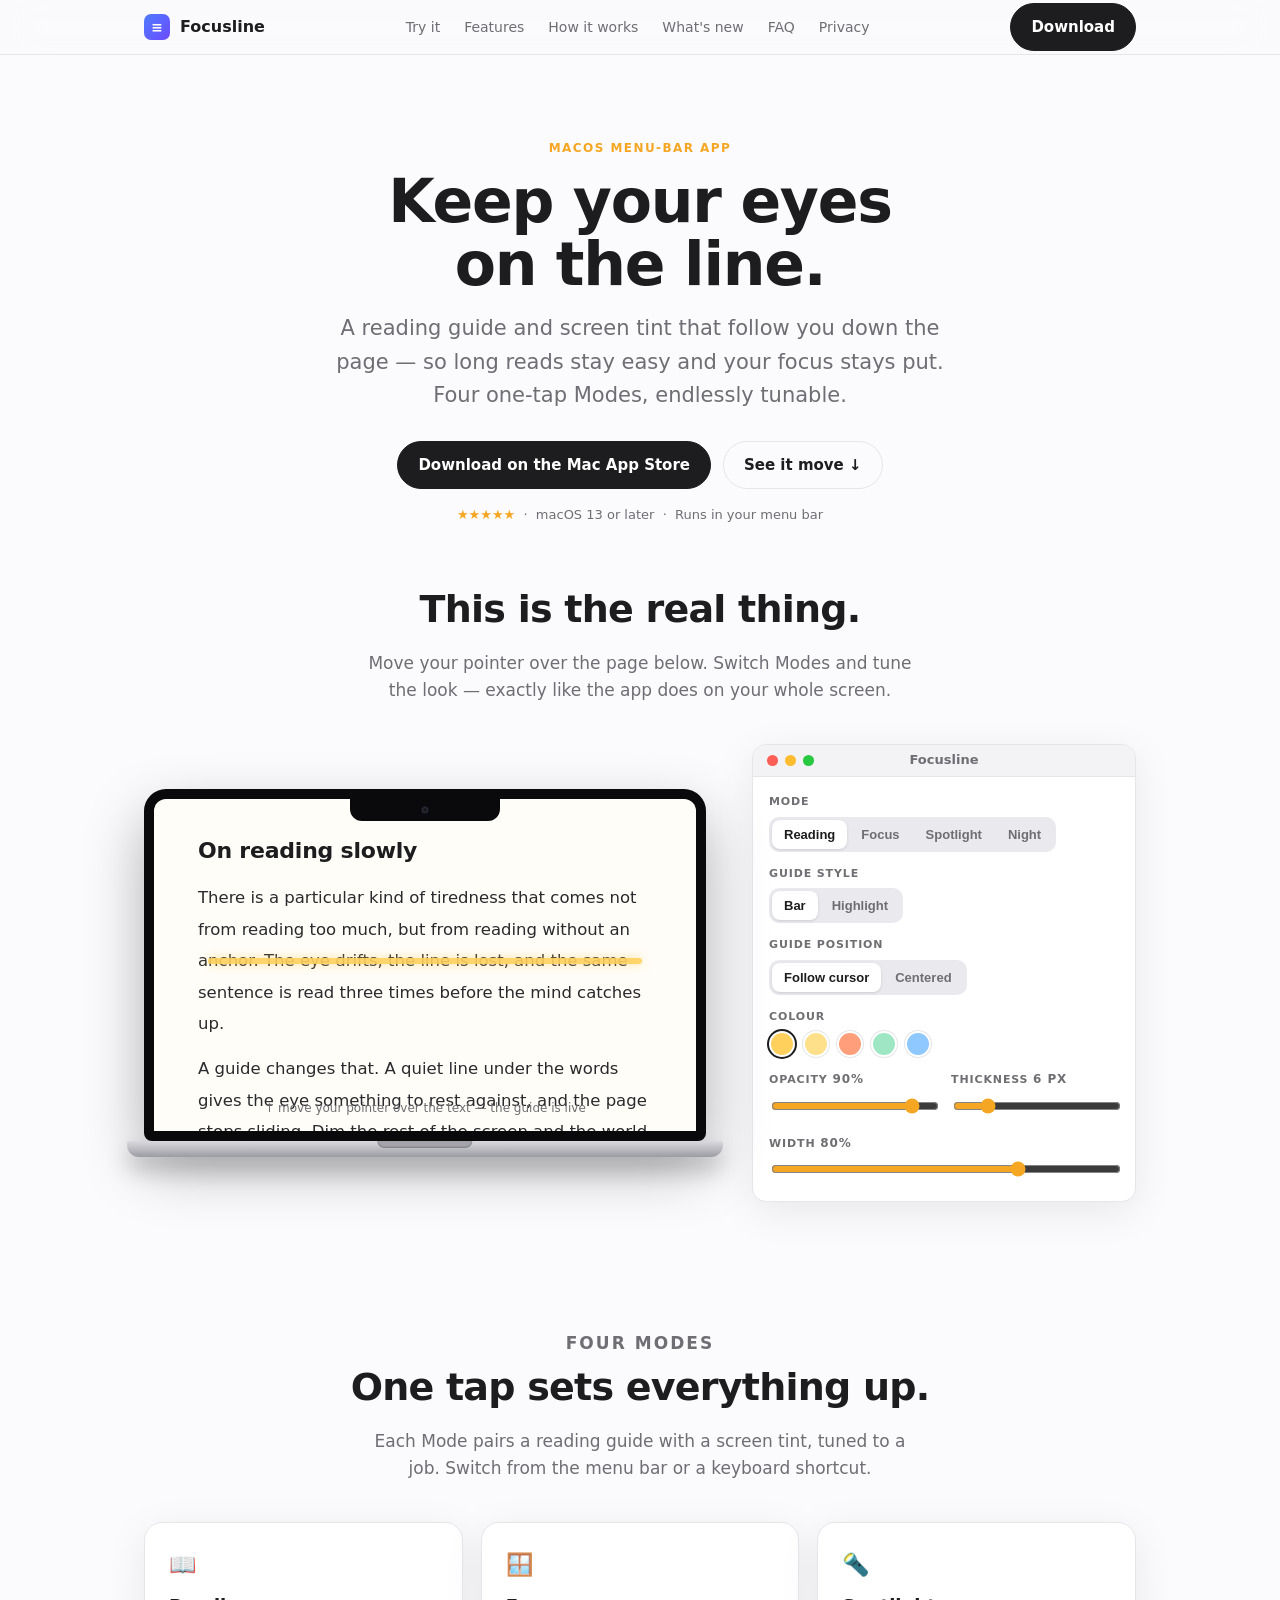
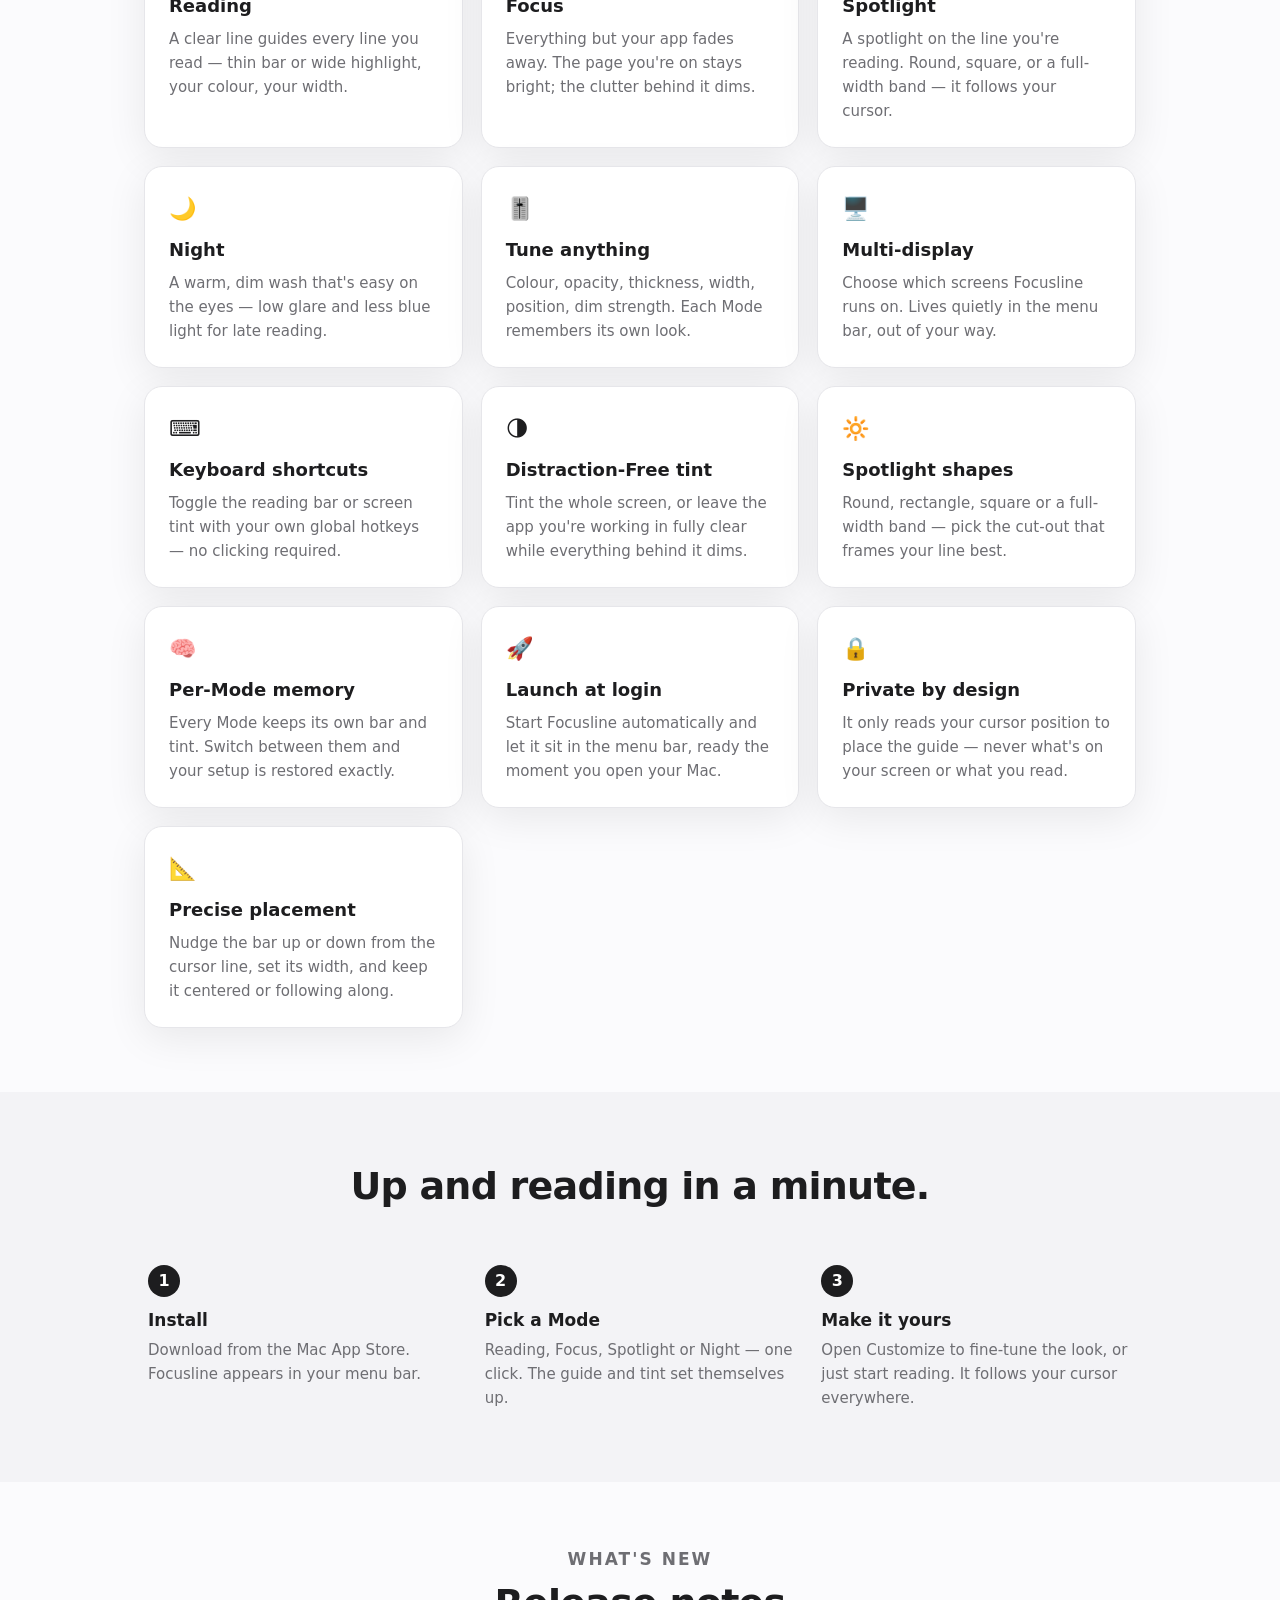
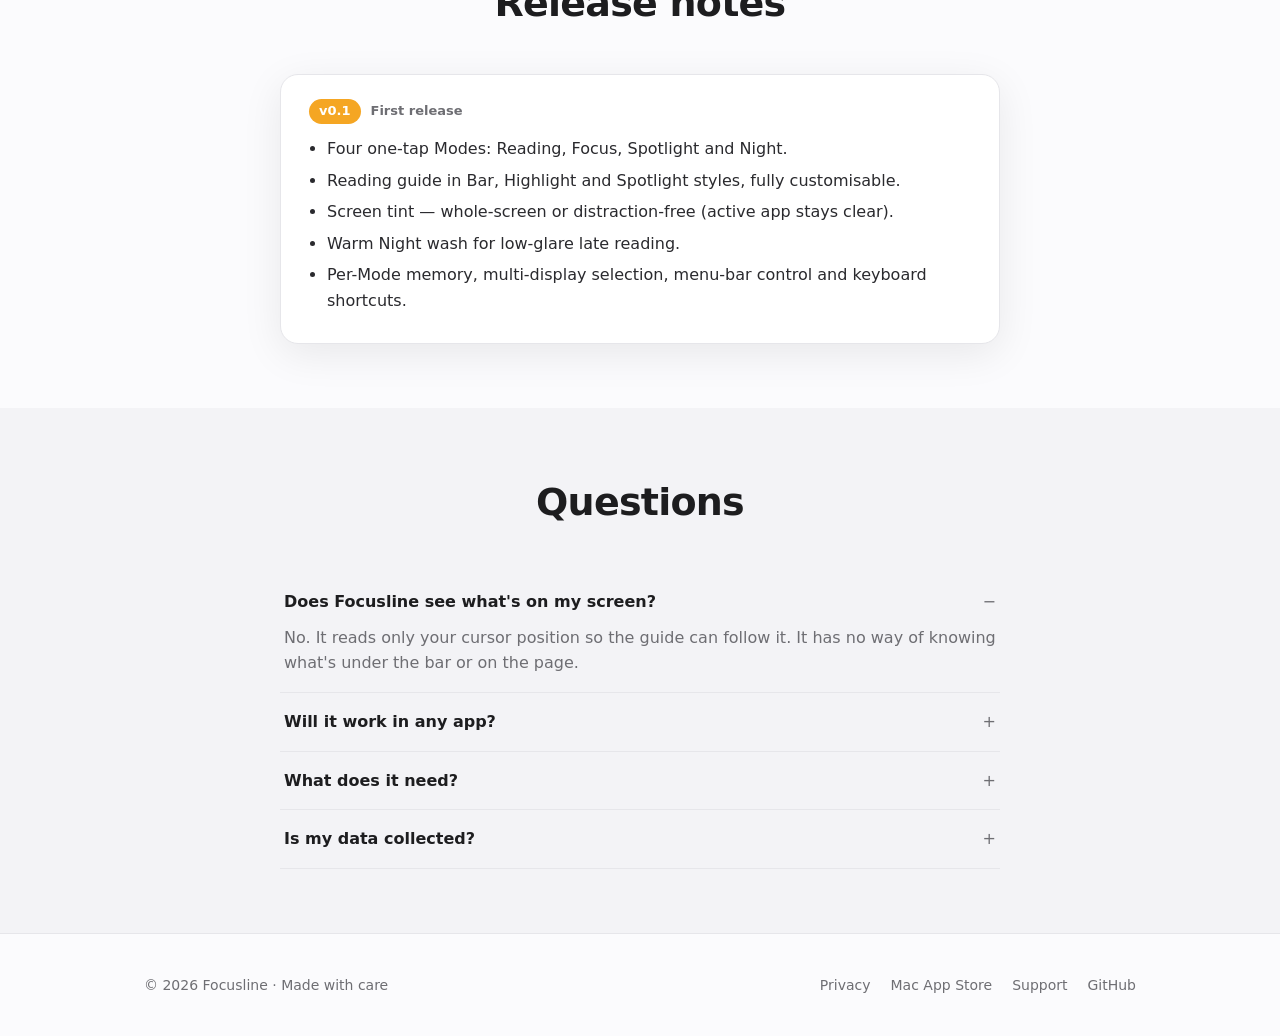
==== commit e7776a3b: "Drop Move-down control; compact near-square control panel" ====
--- a/index.html
+++ b/index.html
@@ -133,27 +133,22 @@
                   </div>
                 </div>
 
-                <div class="ctl-group" id="g-opacity">
+                <div class="ctl-group half" id="g-opacity">
                   <label class="row"><span>Opacity</span> <span class="val" id="opacity-val"></span></label>
                   <input class="range" id="opacity" type="range" min="0.2" max="1" step="0.05" value="0.9" />
                 </div>
 
-                <div class="ctl-group" id="g-size">
+                <div class="ctl-group half" id="g-size">
                   <label class="row"><span>Thickness</span> <span class="val" id="size-val"></span></label>
                   <input class="range" id="size" type="range" min="3" max="20" step="1" value="6" />
                 </div>
 
-                <div class="ctl-group" id="g-width">
+                <div class="ctl-group half" id="g-width">
                   <label class="row"><span>Width</span> <span class="val" id="width-val"></span></label>
                   <input class="range" id="width" type="range" min="0.3" max="1" step="0.05" value="0.8" />
                 </div>
 
-                <div class="ctl-group" id="g-movedown">
-                  <label class="row"><span>Move down</span> <span class="val" id="movedown-val"></span></label>
-                  <input class="range" id="movedown" type="range" min="-20" max="40" step="2" value="10" />
-                </div>
-
-                <div class="ctl-group" id="g-spot">
+                <div class="ctl-group half" id="g-spot">
                   <label class="row"><span>Spotlight radius</span> <span class="val" id="spot-val"></span></label>
                   <input class="range" id="spot" type="range" min="80" max="240" step="10" value="150" />
                 </div>
--- a/assets/styles.css
+++ b/assets/styles.css
@@ -104,7 +104,7 @@
 .demo-card.framed { border: 0; border-radius: 0; box-shadow: none; }
 
 .mb-base {
-  position: relative; height: 16px; width: 116%; left: -8%;
+  position: relative; height: 16px; width: 106%; left: -3%;
   background: linear-gradient(#dadade, #b5b5bc 60%, #9b9ba2);
   border-radius: 2px 2px 12px 12px;
   box-shadow: 0 12px 22px rgba(0, 0, 0, 0.22);
@@ -114,10 +114,9 @@
   width: 16%; height: 7px; background: #a4a4ab;
   border-radius: 0 0 7px 7px; box-shadow: inset 0 -1px 2px rgba(0, 0, 0, 0.25);
 }
-@media (max-width: 520px) { .mb-base { width: 110%; left: -5%; } }
 /* Stage: MacBook on the left, app control panel on the right (outside it).
    The window is fixed-scalable: it never grows past 700px but shrinks to fit. */
-.demo-stage { display: flex; gap: 30px; align-items: flex-start; max-width: 1060px; margin: 0 auto; }
+.demo-stage { display: flex; gap: 46px; align-items: center; max-width: 1066px; margin: 0 auto; }
 .demo-stage .macbook { flex: 1 1 auto; max-width: 700px; min-width: 0; margin: 0; }
 @media (max-width: 760px) {
   .demo-stage { flex-direction: column; align-items: center; }
@@ -146,9 +145,9 @@
 
 /* Controls pane — a little Focusline app window */
 .app-panel {
-  flex: 0 0 320px; width: 320px;
+  flex: 0 0 384px; width: 384px;
   background: var(--card); border: 1px solid var(--line); border-radius: 14px;
-  box-shadow: var(--shadow); overflow: hidden; align-self: flex-start;
+  box-shadow: var(--shadow); overflow: hidden;
 }
 @media (max-width: 760px) { .app-panel { flex: 1 1 auto; width: auto; } }
 .app-titlebar {
@@ -164,10 +163,11 @@
   position: absolute; left: 0; right: 0; text-align: center;
   font-size: 13px; font-weight: 600; color: var(--ink-2); pointer-events: none;
 }
-.app-body { padding: 20px 18px; }
-.ctl-group { margin-bottom: 20px; }
-.ctl-group:last-child { margin-bottom: 0; }
-.ctl-group > label { display: block; font-size: 11px; font-weight: 700; letter-spacing: .08em; text-transform: uppercase; color: var(--ink-2); margin-bottom: 8px; }
+/* Pack controls two-per-row where they fit, so the panel reads near-square. */
+.app-body { padding: 16px; display: flex; flex-wrap: wrap; gap: 13px 14px; }
+.ctl-group { margin: 0; flex: 1 1 100%; }
+.ctl-group.half { flex: 1 1 calc(50% - 7px); }
+.ctl-group > label { display: block; font-size: 11px; font-weight: 700; letter-spacing: .08em; text-transform: uppercase; color: var(--ink-2); margin-bottom: 6px; }
 .seg { display: inline-flex; background: #e9e9ee; border-radius: 10px; padding: 3px; gap: 2px; flex-wrap: wrap; }
 .seg button {
   border: 0; background: transparent; padding: 7px 12px; border-radius: 8px;
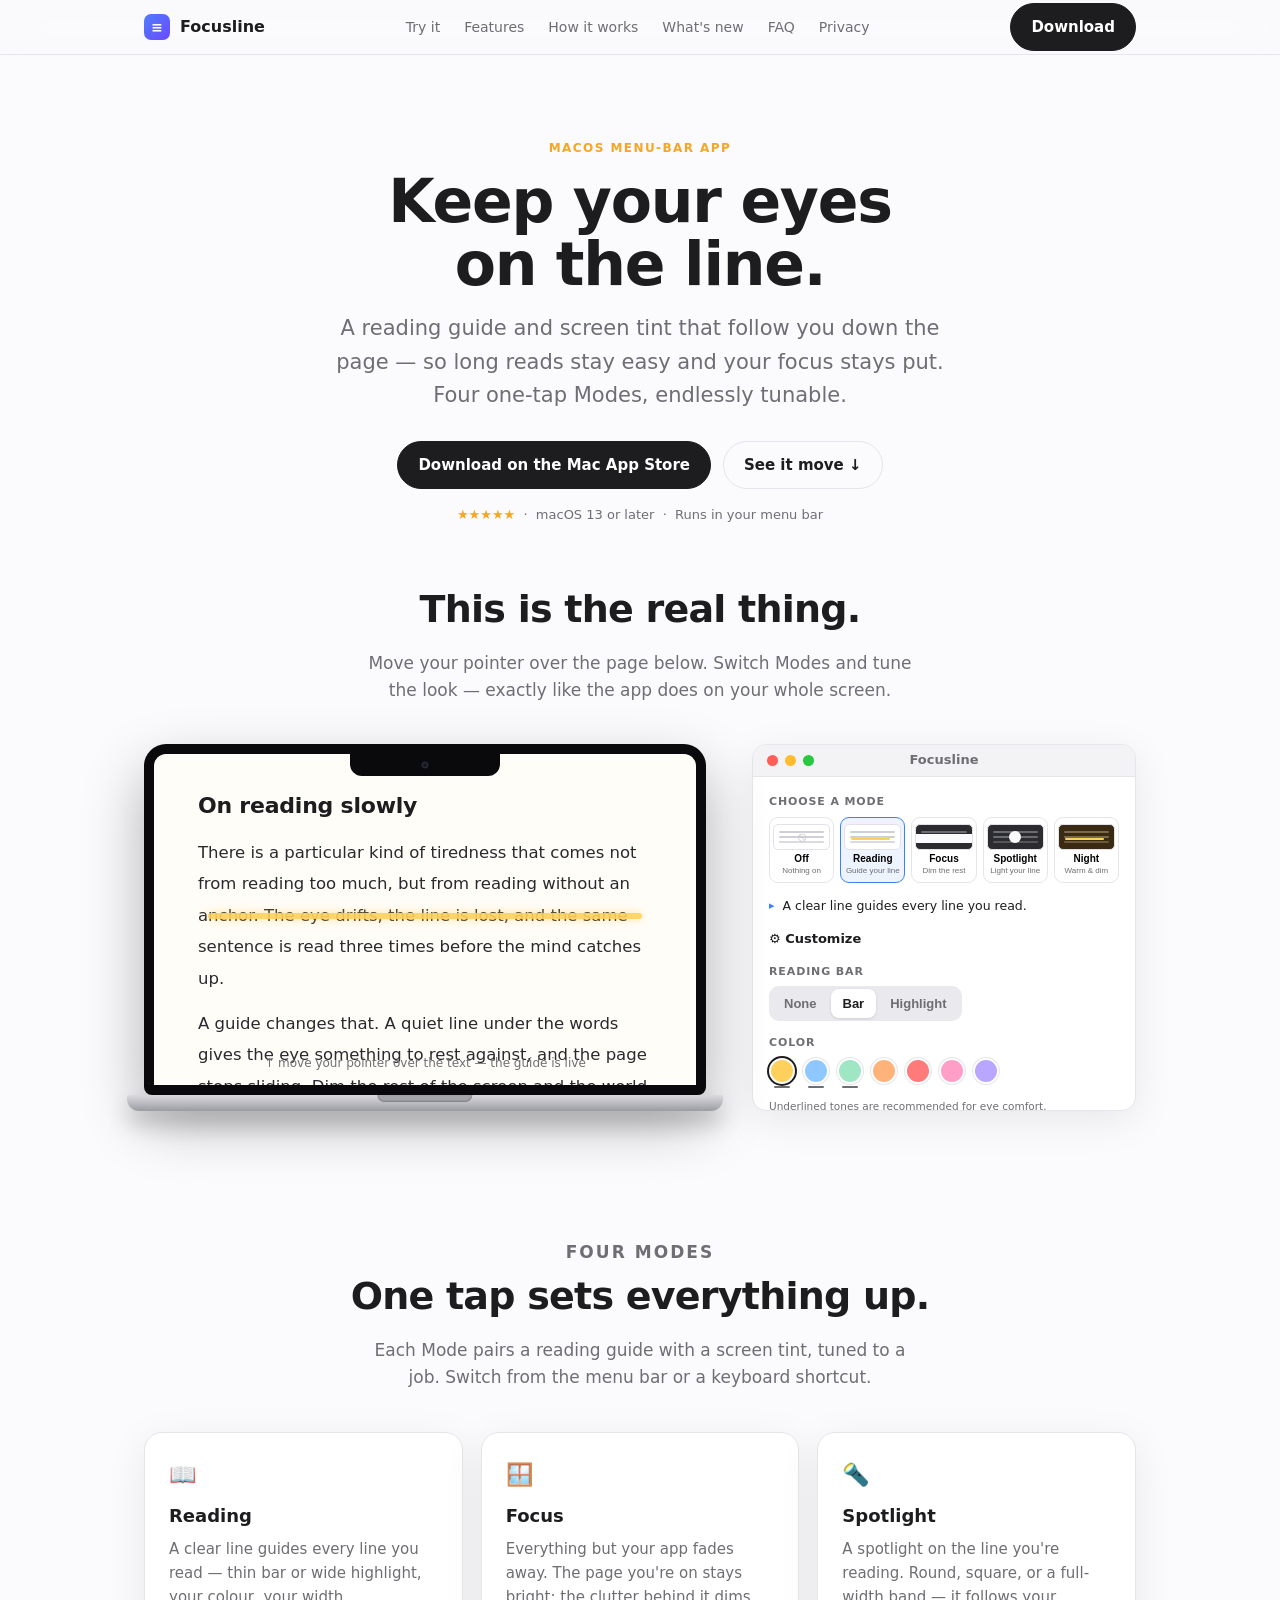
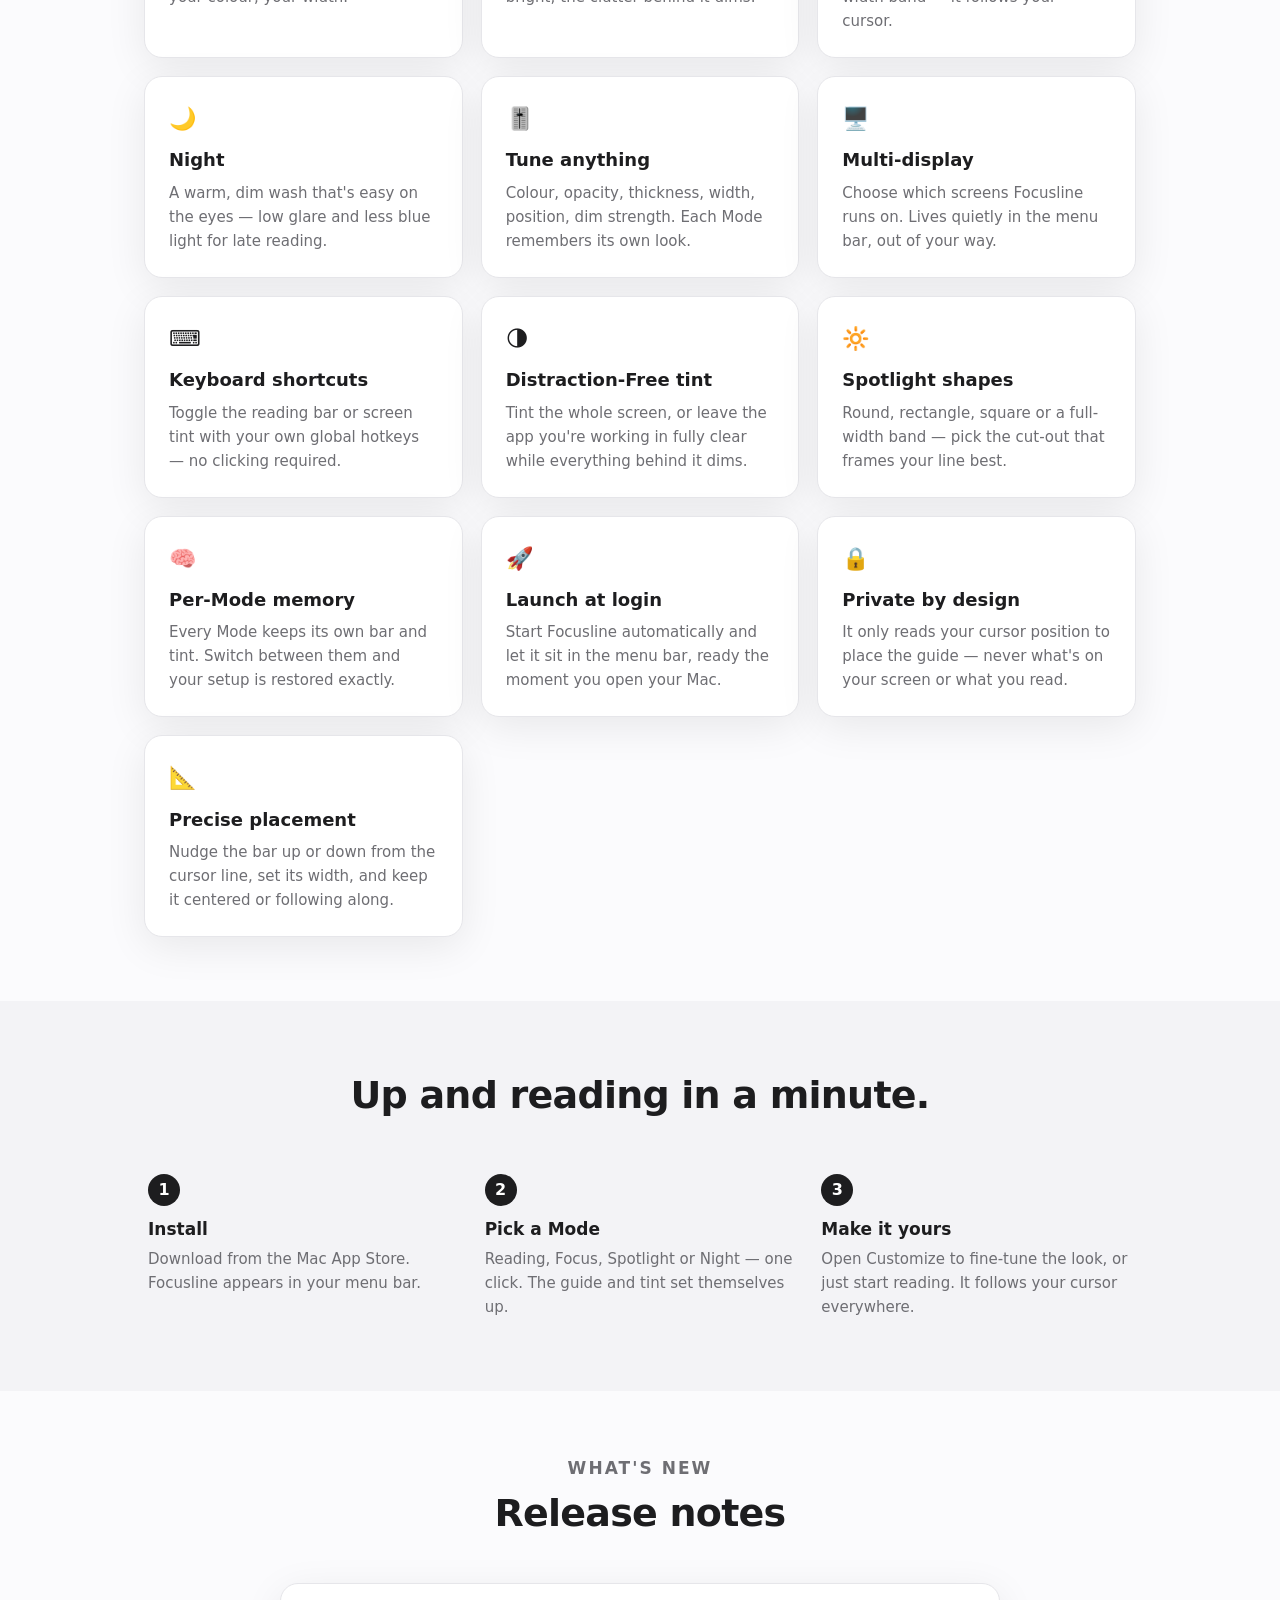
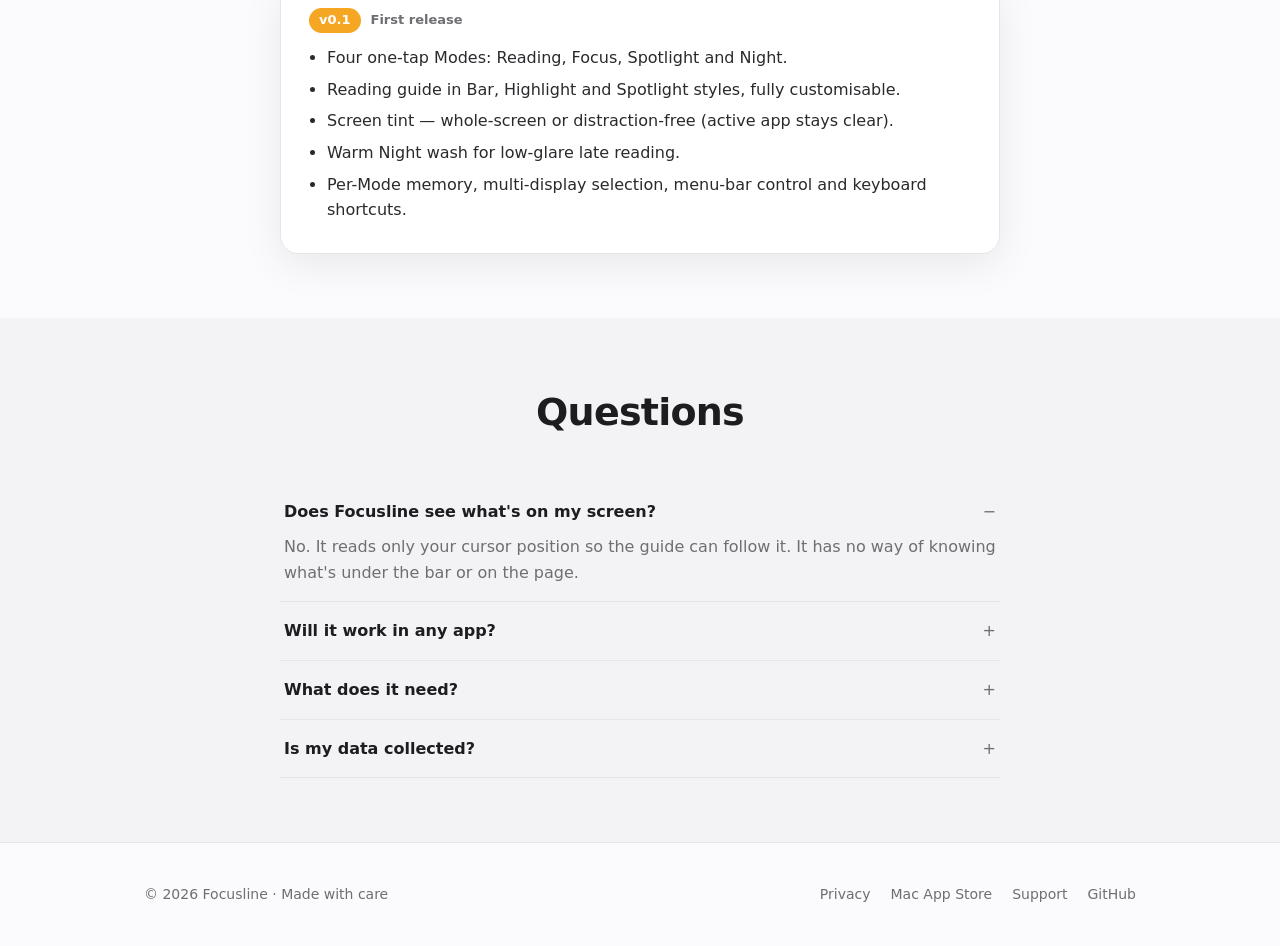
==== commit 7f79427a: "Rebuild demo panel to mirror the app: mode cards, Reading bar None/Bar/Highlight, recommended tones," ====
--- a/index.html
+++ b/index.html
@@ -86,22 +86,35 @@
               <span class="app-title">Focusline</span>
             </div>
             <div class="app-body">
+                <!-- Choose a mode -->
                 <div class="ctl-group">
-                  <label>Mode</label>
-                  <div class="seg" data-seg="mode">
-                    <button class="on" data-val="reading">Reading</button>
-                    <button data-val="focus">Focus</button>
-                    <button data-val="spotlight">Spotlight</button>
-                    <button data-val="night">Night</button>
-                  </div>
-                </div>
-
-                <div class="ctl-group" id="g-style">
-                  <label>Guide style</label>
-                  <div class="seg" data-seg="style">
-                    <button class="on" data-val="bar">Bar</button>
-                    <button data-val="highlight">Highlight</button>
-                  </div>
+                  <label>Choose a mode</label>
+                  <div class="modecards" data-seg="mode">
+                    <button class="modecard" data-val="off">
+                      <span class="mc-prev off"></span><b>Off</b><i>Nothing on</i></button>
+                    <button class="modecard on" data-val="reading">
+                      <span class="mc-prev reading"></span><b>Reading</b><i>Guide your line</i></button>
+                    <button class="modecard" data-val="focus">
+                      <span class="mc-prev focus"></span><b>Focus</b><i>Dim the rest</i></button>
+                    <button class="modecard" data-val="spotlight">
+                      <span class="mc-prev spotlight"></span><b>Spotlight</b><i>Light your line</i></button>
+                    <button class="modecard" data-val="night">
+                      <span class="mc-prev night"></span><b>Night</b><i>Warm &amp; dim</i></button>
+                  </div>
+                </div>
+
+                <!-- Selected-mode promise -->
+                <div class="tagline" id="tagline">
+                  <span class="tag-icon">▸</span>
+                  <span id="tag-text">A clear line guides every line you read.</span>
+                </div>
+
+                <div class="customize-head" id="customize-head">⚙︎ Customize</div>
+
+                <!-- Reading bar -->
+                <div class="ctl-group" id="g-bar">
+                  <label>Reading bar</label>
+                  <div class="seg" data-seg="barstyle"><!-- rebuilt per Mode by JS --></div>
                 </div>
 
                 <div class="ctl-group" id="g-shape">
@@ -114,28 +127,33 @@
                   </div>
                 </div>
 
-                <div class="ctl-group" id="g-position">
-                  <label>Guide position</label>
-                  <div class="seg" data-seg="position">
-                    <button class="on" data-val="follow">Follow cursor</button>
-                    <button data-val="centered">Centered</button>
-                  </div>
-                </div>
-
                 <div class="ctl-group" id="g-color">
-                  <label>Colour</label>
+                  <label>Color</label>
                   <div class="swatches">
-                    <span class="swatch on" data-color="#ffd15c" style="background:#ffd15c"></span>
-                    <span class="swatch" data-color="#ffe08a" style="background:#ffe08a"></span>
-                    <span class="swatch" data-color="#ff9e7a" style="background:#ff9e7a"></span>
-                    <span class="swatch" data-color="#9ee6c4" style="background:#9ee6c4"></span>
-                    <span class="swatch" data-color="#8fc7ff" style="background:#8fc7ff"></span>
-                  </div>
-                </div>
-
-                <div class="ctl-group half" id="g-opacity">
+                    <span class="swatch on rec" data-color="#ffd15c" style="background:#ffd15c"></span>
+                    <span class="swatch rec" data-color="#8fc7ff" style="background:#8fc7ff"></span>
+                    <span class="swatch rec" data-color="#9ee6c4" style="background:#9ee6c4"></span>
+                    <span class="swatch" data-color="#ffb27a" style="background:#ffb27a"></span>
+                    <span class="swatch" data-color="#ff7a7a" style="background:#ff7a7a"></span>
+                    <span class="swatch" data-color="#ff9ec7" style="background:#ff9ec7"></span>
+                    <span class="swatch" data-color="#b9a6ff" style="background:#b9a6ff"></span>
+                  </div>
+                  <p class="ctl-note"><u>Underlined</u> tones are recommended for eye comfort.</p>
+                </div>
+
+                <div class="ctl-group" id="g-opacity">
                   <label class="row"><span>Opacity</span> <span class="val" id="opacity-val"></span></label>
                   <input class="range" id="opacity" type="range" min="0.2" max="1" step="0.05" value="0.9" />
+                </div>
+
+                <div class="ctl-group" id="g-centered">
+                  <div class="toggle-row">
+                    <div>
+                      <div class="toggle-title">Keep bar centered</div>
+                      <div class="toggle-sub">Bar stays in the middle and moves only up and down.</div>
+                    </div>
+                    <button class="switch" id="centered" role="switch"></button>
+                  </div>
                 </div>
 
                 <div class="ctl-group half" id="g-size">
@@ -149,16 +167,27 @@
                 </div>
 
                 <div class="ctl-group half" id="g-spot">
-                  <label class="row"><span>Spotlight radius</span> <span class="val" id="spot-val"></span></label>
+                  <label class="row"><span>Size</span> <span class="val" id="spot-val"></span></label>
                   <input class="range" id="spot" type="range" min="80" max="240" step="10" value="150" />
                 </div>
 
-                <div class="ctl-group" id="g-strength">
-                  <label>Dim strength</label>
+                <!-- Screen tint -->
+                <div class="ctl-group" id="g-tint">
+                  <label>Screen tint</label>
                   <div class="seg" data-seg="strength">
                     <button data-val="0.35">Light</button>
                     <button class="on" data-val="0.55">Medium</button>
                     <button data-val="0.8">Strong</button>
+                  </div>
+                </div>
+
+                <div class="ctl-group" id="g-nightwash">
+                  <div class="toggle-row">
+                    <div>
+                      <div class="toggle-title">Night wash</div>
+                      <div class="toggle-sub">Warm, dim, low-glare light for night reading.</div>
+                    </div>
+                    <button class="switch on" role="switch" disabled></button>
                   </div>
                 </div>
             </div>
--- a/assets/styles.css
+++ b/assets/styles.css
@@ -148,8 +148,10 @@
   flex: 0 0 384px; width: 384px;
   background: var(--card); border: 1px solid var(--line); border-radius: 14px;
   box-shadow: var(--shadow); overflow: hidden;
-}
-@media (max-width: 760px) { .app-panel { flex: 1 1 auto; width: auto; } }
+  display: flex; flex-direction: column;        /* titlebar fixed, body scrolls */
+}
+.app-panel .app-body { flex: 1 1 auto; overflow-y: auto; }
+@media (max-width: 760px) { .app-panel { flex: 1 1 auto; width: auto; height: auto !important; } }
 .app-titlebar {
   display: flex; align-items: center; gap: 7px;
   padding: 10px 14px; background: var(--bg-soft); border-bottom: 1px solid var(--line);
@@ -167,6 +169,55 @@
 .app-body { padding: 16px; display: flex; flex-wrap: wrap; gap: 13px 14px; }
 .ctl-group { margin: 0; flex: 1 1 100%; }
 .ctl-group.half { flex: 1 1 calc(50% - 7px); }
+.ctl-note { font-size: 10.5px; color: var(--ink-2); margin: 7px 0 0; }
+
+/* Mode cards — the app's "Choose a mode" grid, with live mini previews. */
+.modecards { display: grid; grid-template-columns: repeat(5, 1fr); gap: 6px; }
+.modecard {
+  border: 1.5px solid var(--line); background: var(--card); border-radius: 9px;
+  padding: 6px 3px 7px; cursor: pointer; display: flex; flex-direction: column;
+  align-items: center; gap: 3px; text-align: center;
+}
+.modecard.on { border-color: #3b82f6; background: #eef4ff; }
+.modecard b { font-size: 10px; font-weight: 600; }
+.modecard i { font-size: 8px; color: var(--ink-2); font-style: normal; line-height: 1.05; }
+.mc-prev {
+  width: 100%; height: 26px; border-radius: 5px; background: #fff;
+  border: 1px solid #e2e2e8; position: relative; overflow: hidden;
+}
+/* default page lines */
+.mc-prev::before {
+  content: ""; position: absolute; left: 5px; right: 5px; top: 6px; height: 2px;
+  border-radius: 2px; background: #cfcfd6; box-shadow: 0 5px 0 #cfcfd6, 0 10px 0 #dadae0;
+}
+.mc-prev.reading::after { content: ""; position: absolute; left: 6px; right: 10px; top: 13px; height: 2.5px; border-radius: 2px; background: #ffd15c; }
+.mc-prev.focus, .mc-prev.spotlight { background: #2b2b30; }
+.mc-prev.focus::before, .mc-prev.spotlight::before { background: #6b6b73; box-shadow: 0 5px 0 #6b6b73, 0 10px 0 #55555c; }
+.mc-prev.focus::after { content: ""; position: absolute; left: 0; right: 0; top: 9px; height: 9px; background: #fbfbfd; }
+.mc-prev.spotlight::after { content: ""; position: absolute; left: 50%; top: 50%; width: 12px; height: 12px; border-radius: 50%; transform: translate(-50%, -50%); background: #fbfbfd; }
+.mc-prev.night { background: #3a2a14; }
+.mc-prev.night::before { background: #7a6a4a; box-shadow: 0 5px 0 #7a6a4a, 0 10px 0 #6a5a3a; }
+.mc-prev.night::after { content: ""; position: absolute; left: 6px; right: 10px; top: 13px; height: 2.5px; border-radius: 2px; background: #ffd15c; }
+.mc-prev.off::after { content: "⦸"; position: absolute; inset: 0; display: grid; place-items: center; color: #c2c2c8; font-size: 13px; }
+
+/* Selected-mode tagline + Customize header */
+.tagline { display: flex; align-items: center; gap: 8px; font-size: 12.5px; font-weight: 500; }
+.tagline .tag-icon { color: #3b82f6; font-size: 11px; }
+.customize-head { font-weight: 700; font-size: 13px; }
+
+/* Recommended colour tones get an underline, like the app. */
+.swatches { padding-bottom: 7px; }
+.swatch.rec::after { content: ""; position: absolute; left: 3px; right: 3px; bottom: -6px; height: 2px; background: var(--ink-2); border-radius: 2px; }
+.swatch { position: relative; }
+
+/* Toggle switch */
+.toggle-row { display: flex; justify-content: space-between; align-items: center; gap: 10px; }
+.toggle-title { font-size: 13px; font-weight: 500; }
+.toggle-sub { font-size: 10.5px; color: var(--ink-2); line-height: 1.3; }
+.switch { width: 38px; height: 22px; border-radius: 999px; background: #d7d7dd; border: 0; position: relative; cursor: pointer; flex: 0 0 auto; transition: background .15s; }
+.switch::after { content: ""; position: absolute; top: 2px; left: 2px; width: 18px; height: 18px; border-radius: 50%; background: #fff; box-shadow: 0 1px 2px rgba(0,0,0,.3); transition: left .15s; }
+.switch.on { background: #34c759; }
+.switch.on::after { left: 18px; }
 .ctl-group > label { display: block; font-size: 11px; font-weight: 700; letter-spacing: .08em; text-transform: uppercase; color: var(--ink-2); margin-bottom: 6px; }
 .seg { display: inline-flex; background: #e9e9ee; border-radius: 10px; padding: 3px; gap: 2px; flex-wrap: wrap; }
 .seg button {
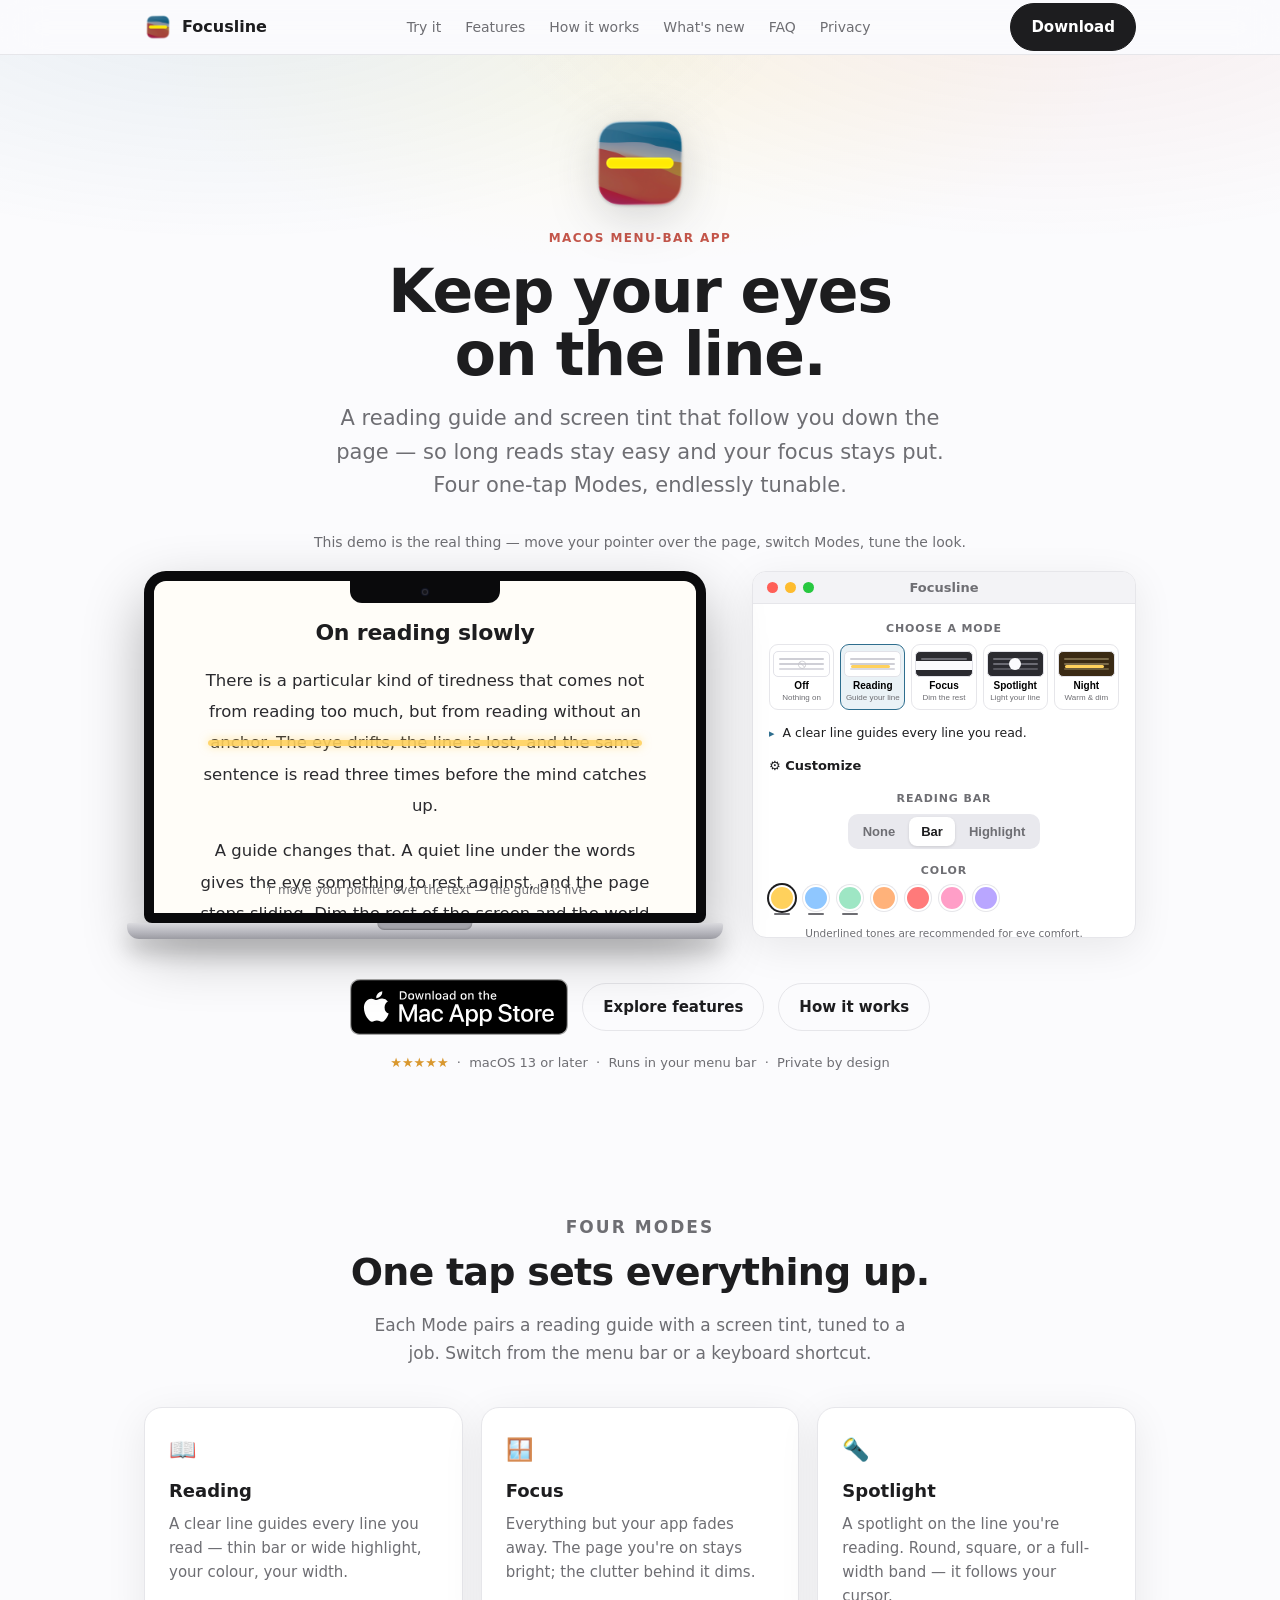
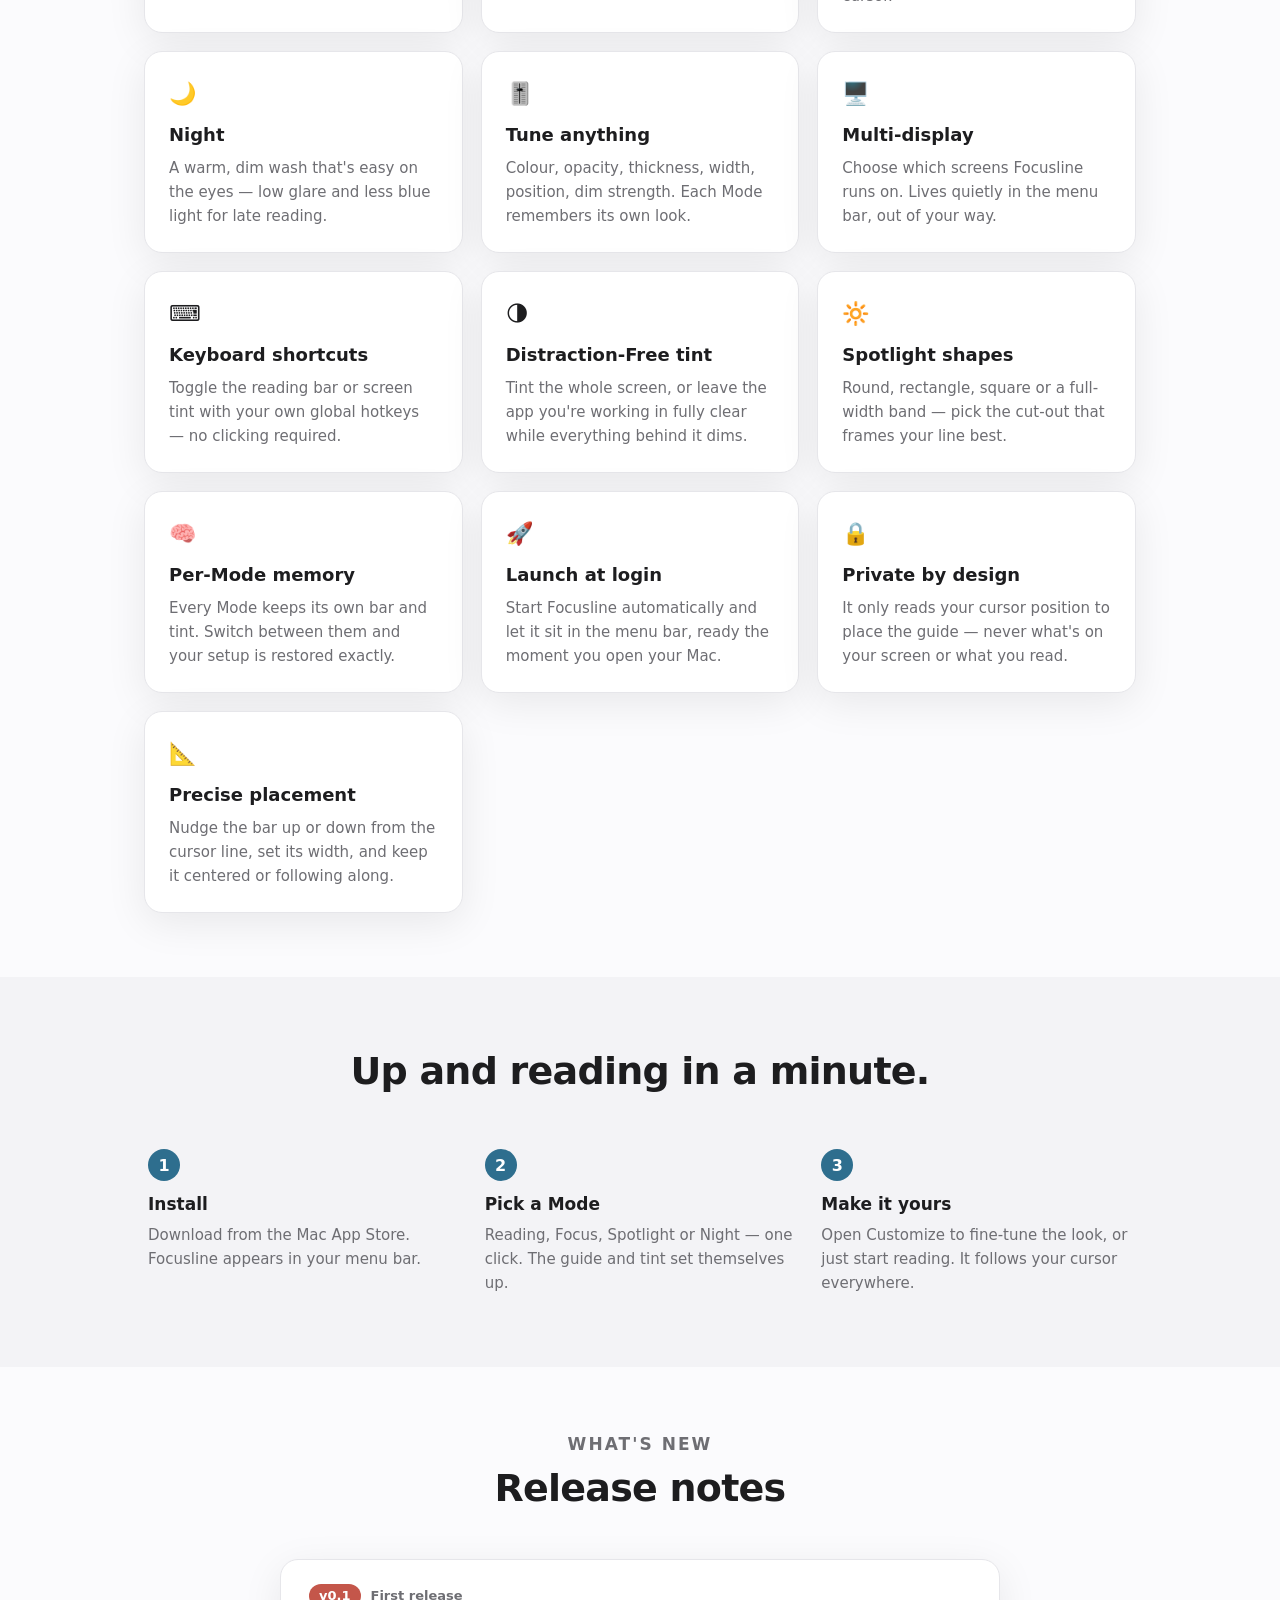
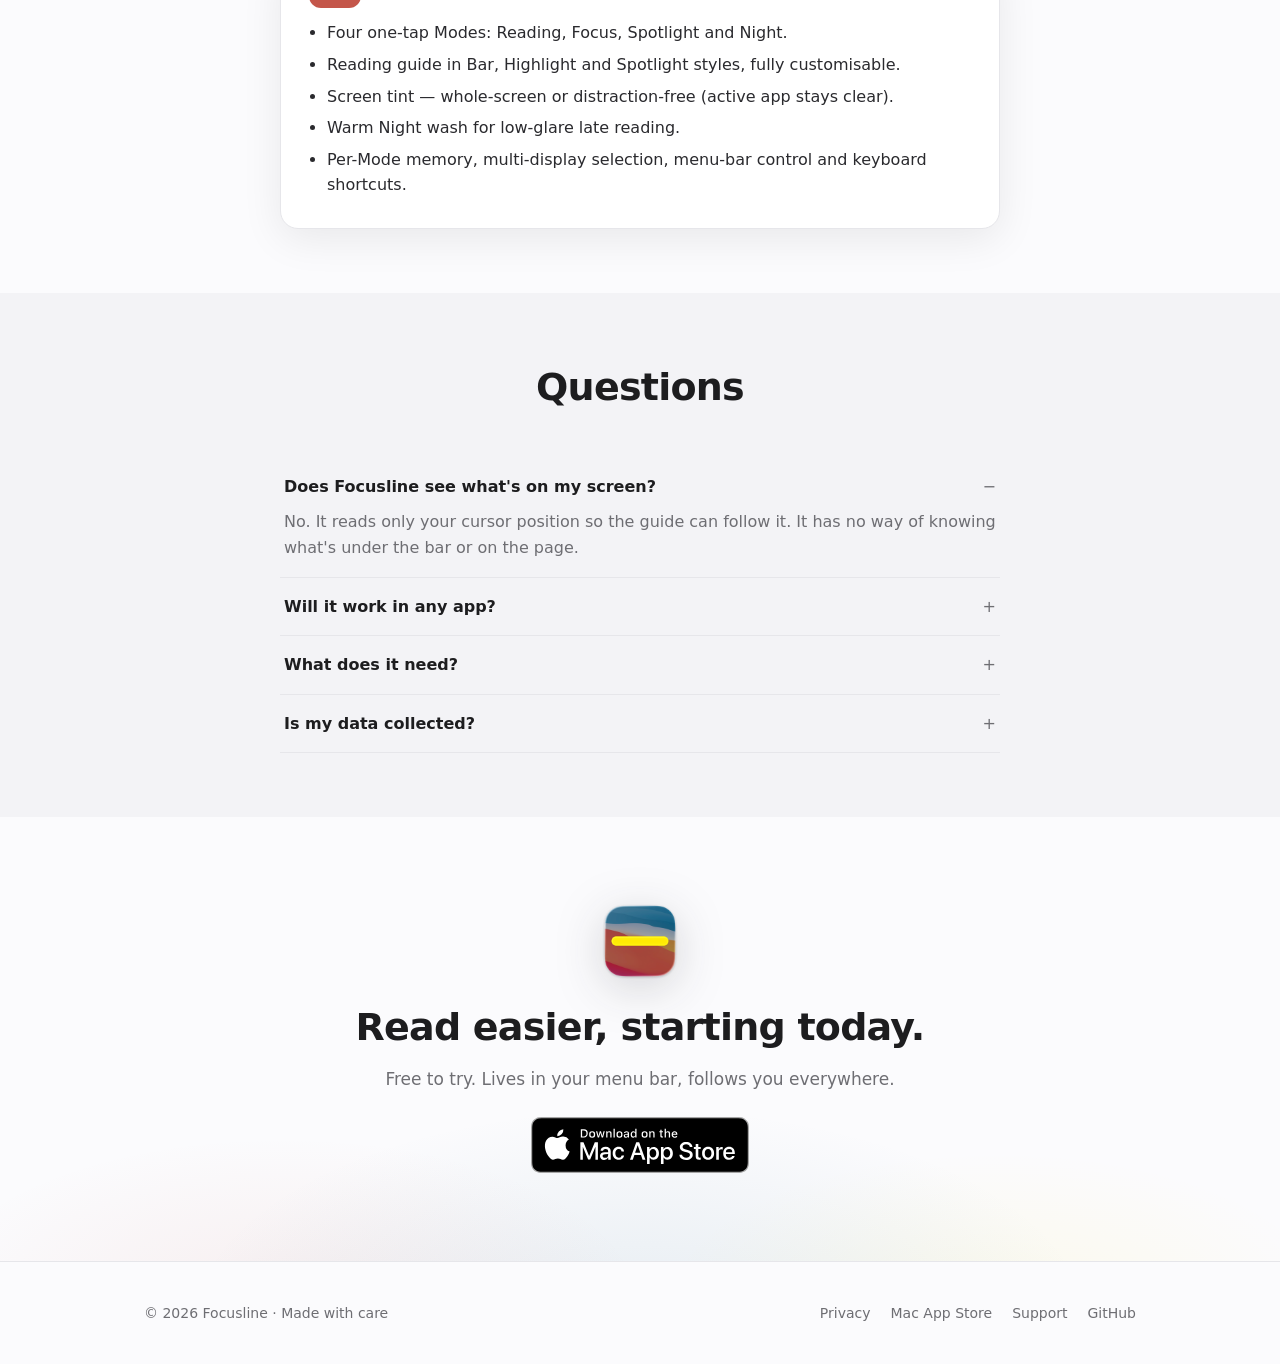
==== commit 4a9188bc: "Use real app icon and Mac App Store badge; demo-first hero; icon color palette - App icon (from buil" ====
--- a/index.html
+++ b/index.html
@@ -8,13 +8,17 @@
   <meta property="og:title" content="Focusline for macOS" />
   <meta property="og:description" content="A focus bar and screen tint that keep your eyes on the line through long reads." />
   <meta property="og:type" content="website" />
+  <meta property="og:image" content="https://focusline-macos.github.io/assets/icon-1024.png" />
+  <link rel="icon" type="image/png" sizes="32x32" href="assets/favicon-32.png" />
+  <link rel="icon" type="image/png" sizes="64x64" href="assets/icon-64.png" />
+  <link rel="apple-touch-icon" href="assets/icon-256.png" />
   <link rel="stylesheet" href="assets/styles.css" />
 </head>
 <body>
   <nav class="nav">
     <div class="wrap">
       <a class="brand" href="#top">
-        <span class="glyph">≡</span> Focusline
+        <img class="glyph" src="assets/icon-64.png" alt="" width="28" height="28" /> Focusline
       </a>
       <div class="nav-links">
         <a href="#try">Try it</a>
@@ -29,9 +33,10 @@
   </nav>
 
   <main id="top">
-    <!-- Hero -->
-    <header class="hero">
-      <div class="wrap">
+    <!-- Hero: live preview + settings window up top, download below -->
+    <header class="hero" id="try">
+      <div class="wrap">
+        <img class="hero-icon" src="assets/icon-256.png" alt="Focusline app icon" width="104" height="104" />
         <p class="eyebrow">macOS menu-bar app</p>
         <h1>Keep your eyes<br />on the line.</h1>
         <p class="sub">
@@ -39,23 +44,7 @@
           reads stay easy and your focus stays put. Four one-tap Modes, endlessly
           tunable.
         </p>
-        <div class="cta">
-          <a class="btn" href="https://apps.apple.com/app/id6784978549">Download on the Mac App Store</a>
-          <a class="btn ghost" href="#try">See it move ↓</a>
-        </div>
-        <p class="meta">
-          <span class="stars">★★★★★</span> &nbsp;·&nbsp; macOS 13 or later &nbsp;·&nbsp; Runs in your menu bar
-        </p>
-      </div>
-    </header>
-
-    <!-- Interactive demo: the REAL behaviour -->
-    <section id="try" style="padding-top: 12px;">
-      <div class="wrap">
-        <div class="section-head">
-          <h2>This is the real thing.</h2>
-          <p>Move your pointer over the page below. Switch Modes and tune the look — exactly like the app does on your whole screen.</p>
-        </div>
+        <p class="demo-lead">This demo is the real thing — move your pointer over the page, switch Modes, tune the look.</p>
         <div class="demo">
          <div class="demo-stage">
           <!-- The Mac shows the screen-wide effect; the app panel controls it. -->
@@ -194,8 +183,19 @@
           </aside>
          </div>
         </div>
-      </div>
-    </section>
+
+        <div class="cta">
+          <a class="store-badge" href="https://apps.apple.com/app/id6784978549">
+            <img src="assets/mac-app-store-badge.svg" alt="Download on the Mac App Store" height="56" />
+          </a>
+          <a class="btn ghost" href="#features">Explore features</a>
+          <a class="btn ghost" href="#how">How it works</a>
+        </div>
+        <p class="meta">
+          <span class="stars">★★★★★</span> &nbsp;·&nbsp; macOS 13 or later &nbsp;·&nbsp; Runs in your menu bar &nbsp;·&nbsp; Private by design
+        </p>
+      </div>
+    </header>
 
     <!-- Features -->
     <section id="features">
@@ -318,6 +318,18 @@
         </div>
       </div>
     </section>
+
+    <!-- Closing CTA -->
+    <section class="closer">
+      <div class="wrap">
+        <img class="hero-icon" src="assets/icon-256.png" alt="Focusline app icon" width="88" height="88" />
+        <h2>Read easier, starting today.</h2>
+        <p>Free to try. Lives in your menu bar, follows you everywhere.</p>
+        <a class="store-badge" href="https://apps.apple.com/app/id6784978549">
+          <img src="assets/mac-app-store-badge.svg" alt="Download on the Mac App Store" height="56" />
+        </a>
+      </div>
+    </section>
   </main>
 
   <footer>
--- a/assets/styles.css
+++ b/assets/styles.css
@@ -6,7 +6,14 @@
   --ink: #1d1d1f;
   --ink-2: #6e6e73;
   --line: #e6e6ea;
-  --amber: #f5a623;
+  /* Palette lifted from the app icon: teal sky, coral dunes, crimson, gold, yellow bar. */
+  --teal: #2e6e8e;
+  --teal-soft: #eaf2f6;
+  --coral: #c4564a;
+  --crimson: #b72452;
+  --gold: #d9982f;
+  --yellow: #ffdd00;
+  --amber: #d9982f;
   --amber-bar: #ffd15c;
   --amber-band: #ffe08a;
   --radius: 18px;
@@ -41,11 +48,7 @@
 }
 .nav .wrap { display: flex; align-items: center; justify-content: space-between; height: 54px; }
 .brand { display: flex; align-items: center; gap: 10px; font-weight: 600; }
-.brand .glyph {
-  width: 26px; height: 26px; border-radius: 7px;
-  background: linear-gradient(135deg, #4f7cff, #6b4bff);
-  display: grid; place-items: center; color: #fff; font-size: 14px;
-}
+.brand .glyph { width: 28px; height: 28px; display: block; }
 .nav-links { display: flex; gap: 24px; font-size: 14px; color: var(--ink-2); }
 .nav-links a:hover { color: var(--ink); }
 @media (max-width: 680px) { .nav-links { display: none; } }
@@ -61,19 +64,34 @@
 .btn.ghost { background: transparent; color: var(--ink); border-color: var(--line); }
 
 /* Hero */
-.hero { text-align: center; padding: 72px 0 28px; }
+.hero {
+  text-align: center; padding: 56px 0 64px;
+  background:
+    radial-gradient(900px 420px at 18% -8%, rgba(46, 110, 142, 0.10), transparent 65%),
+    radial-gradient(900px 420px at 82% -8%, rgba(196, 86, 74, 0.09), transparent 65%),
+    radial-gradient(700px 300px at 50% 0%, rgba(255, 221, 0, 0.07), transparent 70%);
+}
+.hero-icon {
+  display: block; margin: 0 auto 14px;
+  filter: drop-shadow(0 10px 24px rgba(29, 29, 31, 0.18));
+}
 .hero h1 { font-size: clamp(34px, 6vw, 60px); line-height: 1.05; letter-spacing: -0.02em; margin: 0 0 16px; }
 .hero p.sub { font-size: clamp(17px, 2.4vw, 21px); color: var(--ink-2); max-width: 620px; margin: 0 auto 28px; }
-.hero .cta { display: flex; gap: 12px; justify-content: center; flex-wrap: wrap; }
-.meta { margin-top: 16px; font-size: 13px; color: var(--ink-2); }
-.meta .stars { color: var(--amber); }
+.demo-lead { font-size: 14px; color: var(--ink-2); margin: 0 0 18px; }
+.hero .cta { margin-top: 40px; }
+.cta { display: flex; gap: 14px; justify-content: center; align-items: center; flex-wrap: wrap; }
+.store-badge { display: inline-flex; transition: transform .15s ease, opacity .15s ease; }
+.store-badge:hover { transform: translateY(-1px); opacity: .92; }
+.store-badge img { display: block; height: 56px; width: auto; }
+.meta { margin-top: 18px; font-size: 13px; color: var(--ink-2); }
+.meta .stars { color: var(--gold); }
 
 /* Section scaffolding */
 section { padding: 64px 0; }
 .section-head { text-align: center; margin-bottom: 40px; }
 .section-head h2 { font-size: clamp(26px, 4vw, 38px); letter-spacing: -0.02em; margin: 0 0 10px; }
 .section-head p { color: var(--ink-2); max-width: 560px; margin: 0 auto; font-size: 17px; }
-.eyebrow { text-transform: uppercase; letter-spacing: .12em; font-size: 12px; font-weight: 700; color: var(--amber); }
+.eyebrow { text-transform: uppercase; letter-spacing: .12em; font-size: 12px; font-weight: 700; color: var(--coral); }
 
 /* Interactive demo */
 .demo { margin-top: 8px; }
@@ -178,7 +196,7 @@
   padding: 6px 3px 7px; cursor: pointer; display: flex; flex-direction: column;
   align-items: center; gap: 3px; text-align: center;
 }
-.modecard.on { border-color: #3b82f6; background: #eef4ff; }
+.modecard.on { border-color: var(--teal); background: var(--teal-soft); }
 .modecard b { font-size: 10px; font-weight: 600; }
 .modecard i { font-size: 8px; color: var(--ink-2); font-style: normal; line-height: 1.05; }
 .mc-prev {
@@ -202,7 +220,7 @@
 
 /* Selected-mode tagline + Customize header */
 .tagline { display: flex; align-items: center; gap: 8px; font-size: 12.5px; font-weight: 500; }
-.tagline .tag-icon { color: #3b82f6; font-size: 11px; }
+.tagline .tag-icon { color: var(--teal); font-size: 11px; }
 .customize-head { font-weight: 700; font-size: 13px; }
 
 /* Recommended colour tones get an underline, like the app. */
@@ -248,7 +266,7 @@
 .steps { display: grid; grid-template-columns: repeat(3, 1fr); gap: 18px; counter-reset: step; }
 @media (max-width: 820px) { .steps { grid-template-columns: 1fr; } }
 .step { padding: 8px 4px; }
-.step .n { width: 32px; height: 32px; border-radius: 50%; background: var(--ink); color: #fff; display: grid; place-items: center; font-weight: 700; margin-bottom: 10px; }
+.step .n { width: 32px; height: 32px; border-radius: 50%; background: var(--teal); color: #fff; display: grid; place-items: center; font-weight: 700; margin-bottom: 10px; }
 .step h3 { margin: 0 0 4px; font-size: 17px; }
 .step p { margin: 0; color: var(--ink-2); font-size: 15px; }
 
@@ -256,7 +274,7 @@
 .changelog { max-width: 720px; margin: 0 auto; }
 .release { border: 1px solid var(--line); border-radius: var(--radius); background: var(--card); padding: 24px 28px; box-shadow: var(--shadow); }
 .release h3 { margin: 0 0 4px; display: flex; align-items: baseline; gap: 10px; }
-.release .ver { font-size: 13px; color: #fff; background: var(--amber); padding: 2px 10px; border-radius: 999px; font-weight: 700; }
+.release .ver { font-size: 13px; color: #fff; background: var(--coral); padding: 2px 10px; border-radius: 999px; font-weight: 700; }
 .release .date { font-size: 13px; color: var(--ink-2); }
 .release ul { margin: 12px 0 0; padding-left: 18px; color: #2a2a2e; }
 .release li { margin: 6px 0; }
@@ -270,6 +288,18 @@
 .faq details[open] summary::after { content: "−"; }
 .faq p { color: var(--ink-2); margin: 10px 0 0; }
 
+/* Closing CTA */
+.closer {
+  text-align: center; padding: 80px 0;
+  background:
+    radial-gradient(700px 340px at 50% 115%, rgba(46, 110, 142, 0.10), transparent 65%),
+    radial-gradient(560px 260px at 22% 110%, rgba(196, 86, 74, 0.08), transparent 65%),
+    radial-gradient(480px 220px at 78% 110%, rgba(255, 221, 0, 0.07), transparent 70%);
+}
+.closer .hero-icon { margin-bottom: 12px; }
+.closer h2 { font-size: clamp(26px, 4vw, 38px); letter-spacing: -0.02em; margin: 0 0 8px; }
+.closer p { color: var(--ink-2); margin: 0 0 24px; font-size: 17px; }
+
 /* Footer */
 footer { border-top: 1px solid var(--line); padding: 40px 0; color: var(--ink-2); font-size: 14px; }
 footer .wrap { display: flex; justify-content: space-between; flex-wrap: wrap; gap: 16px; }
